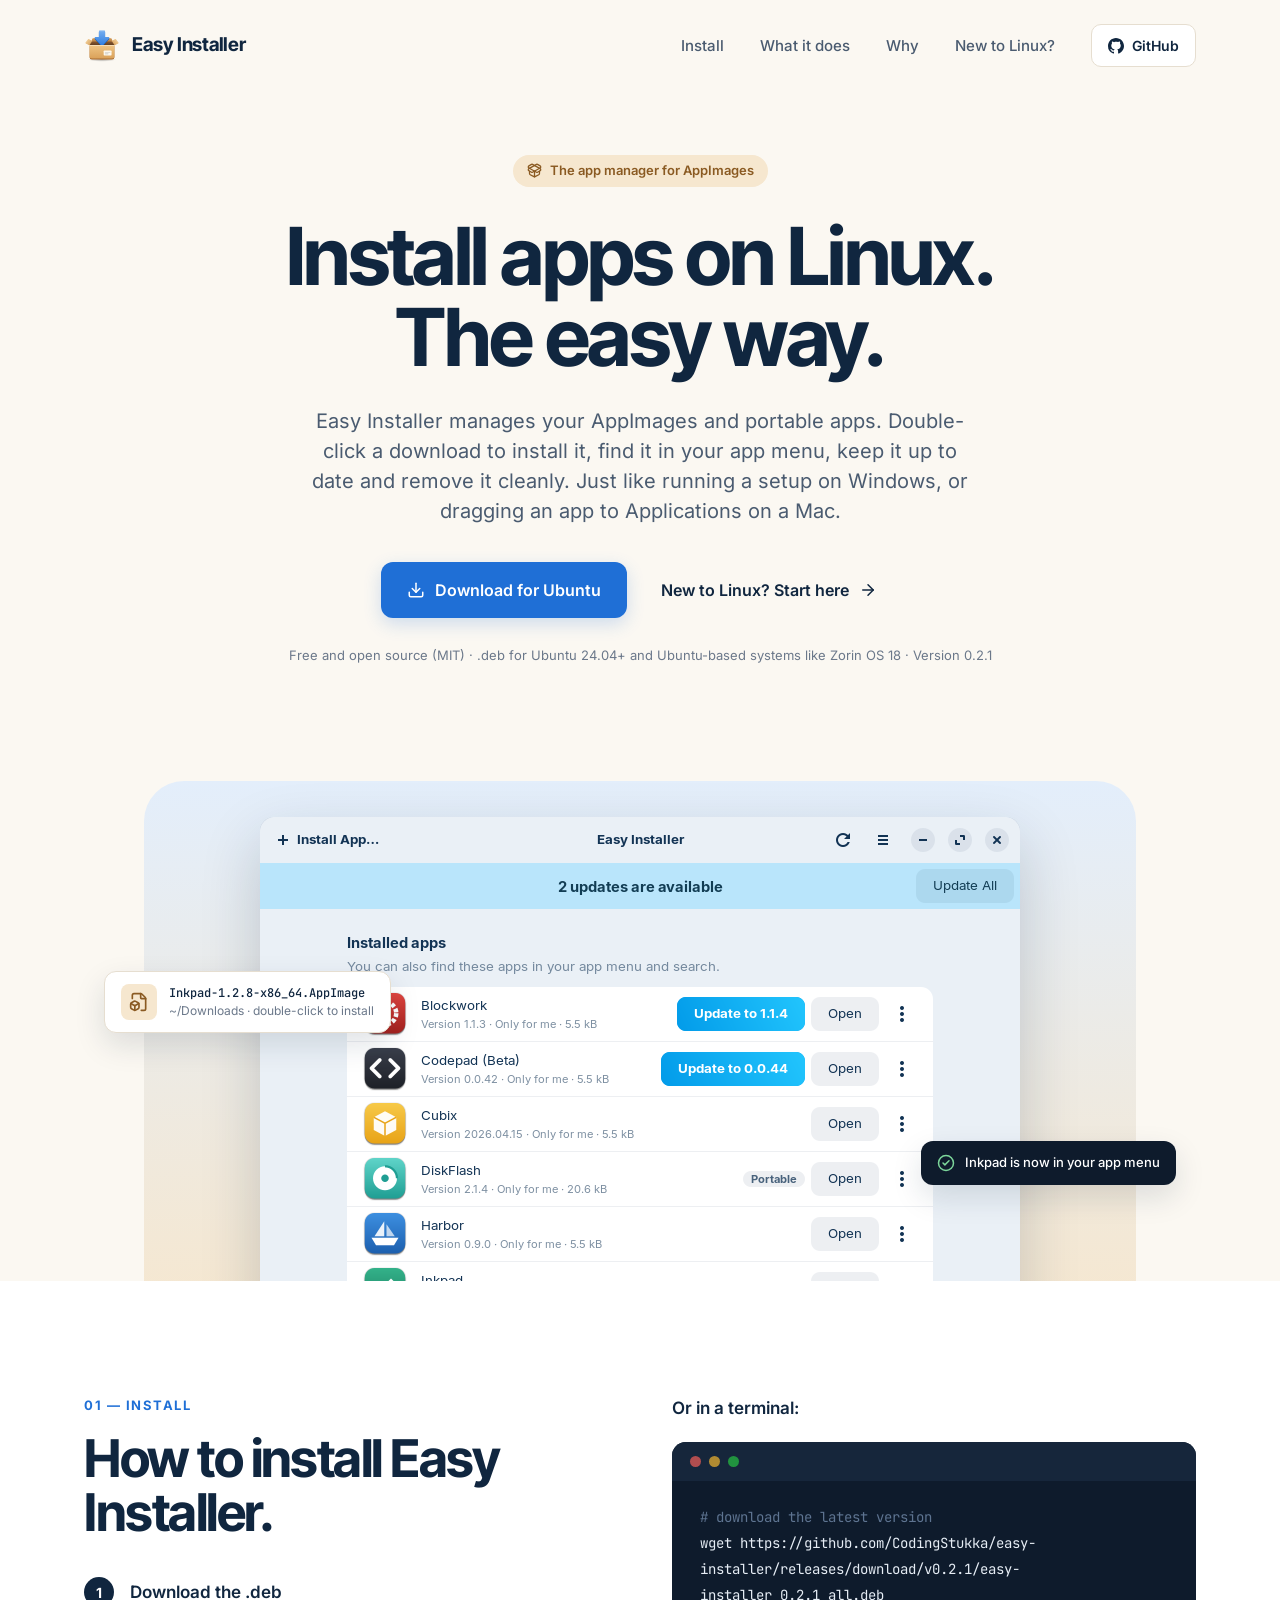
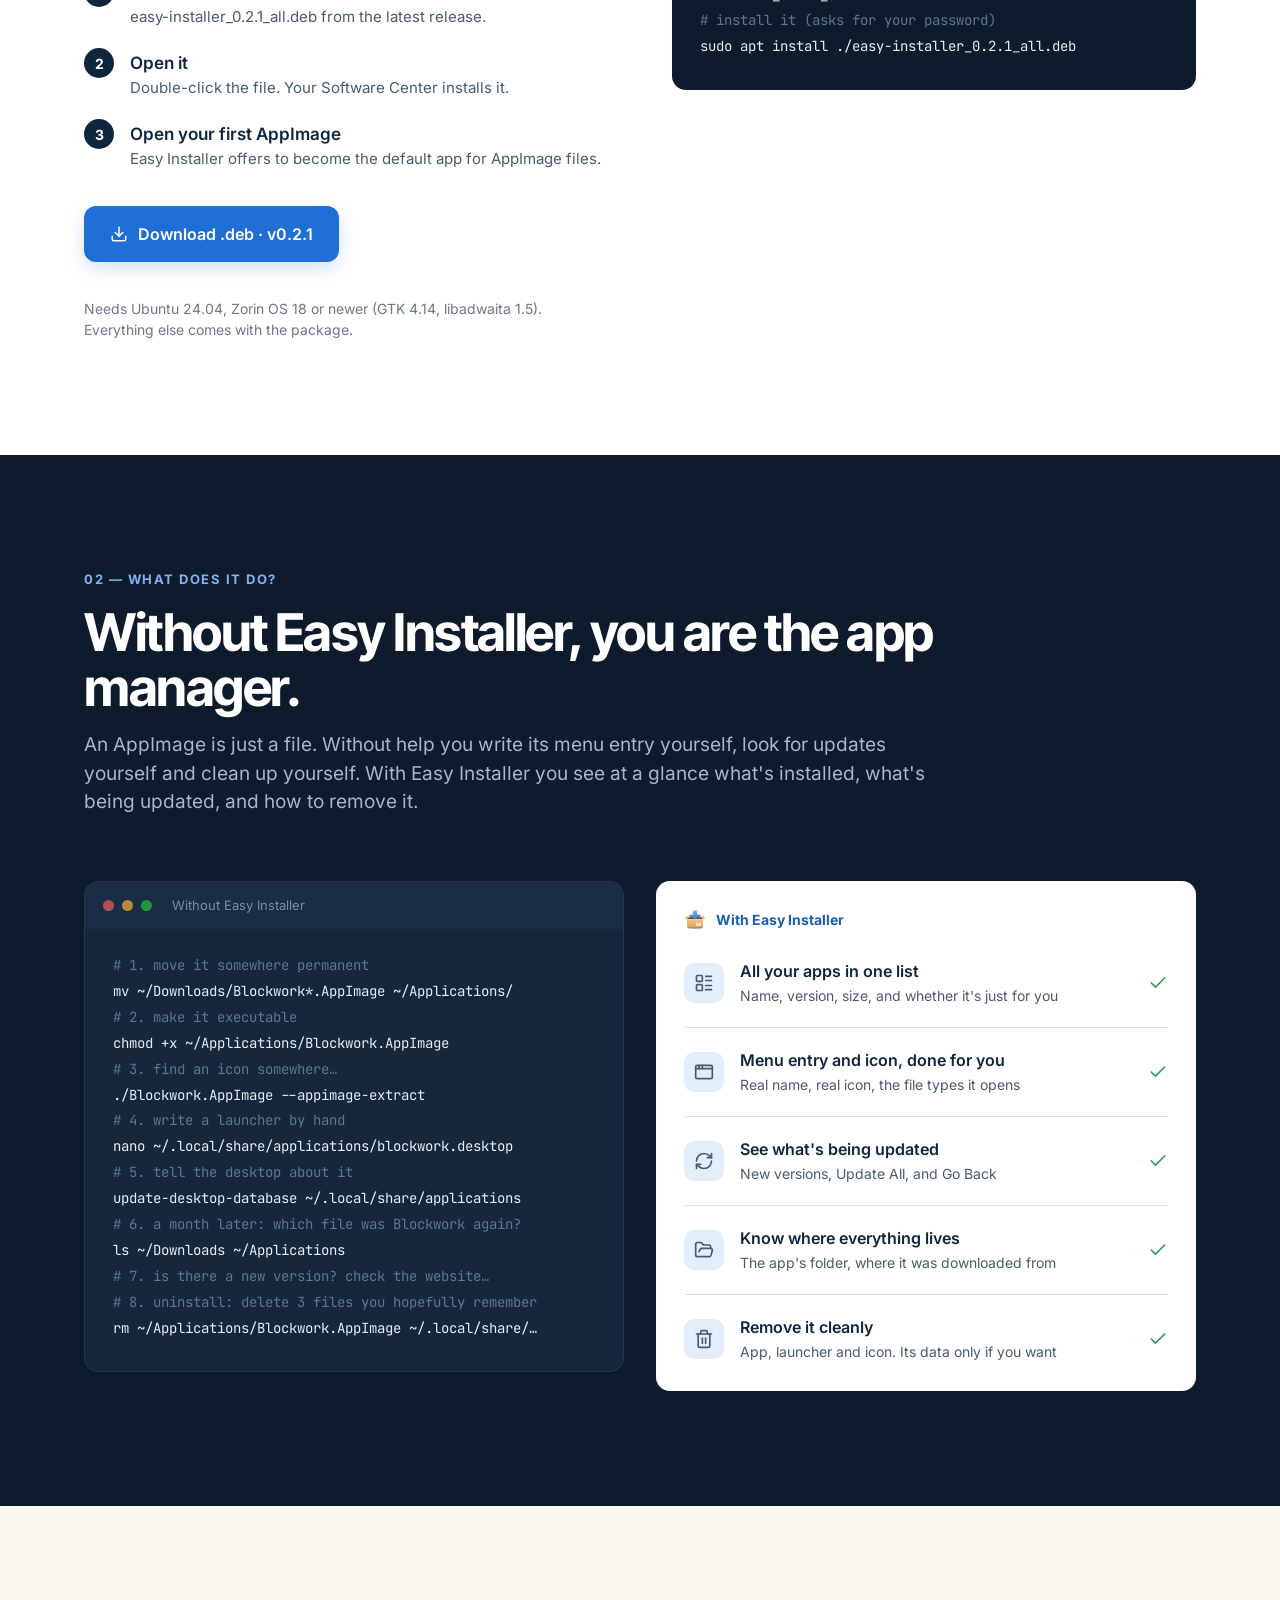
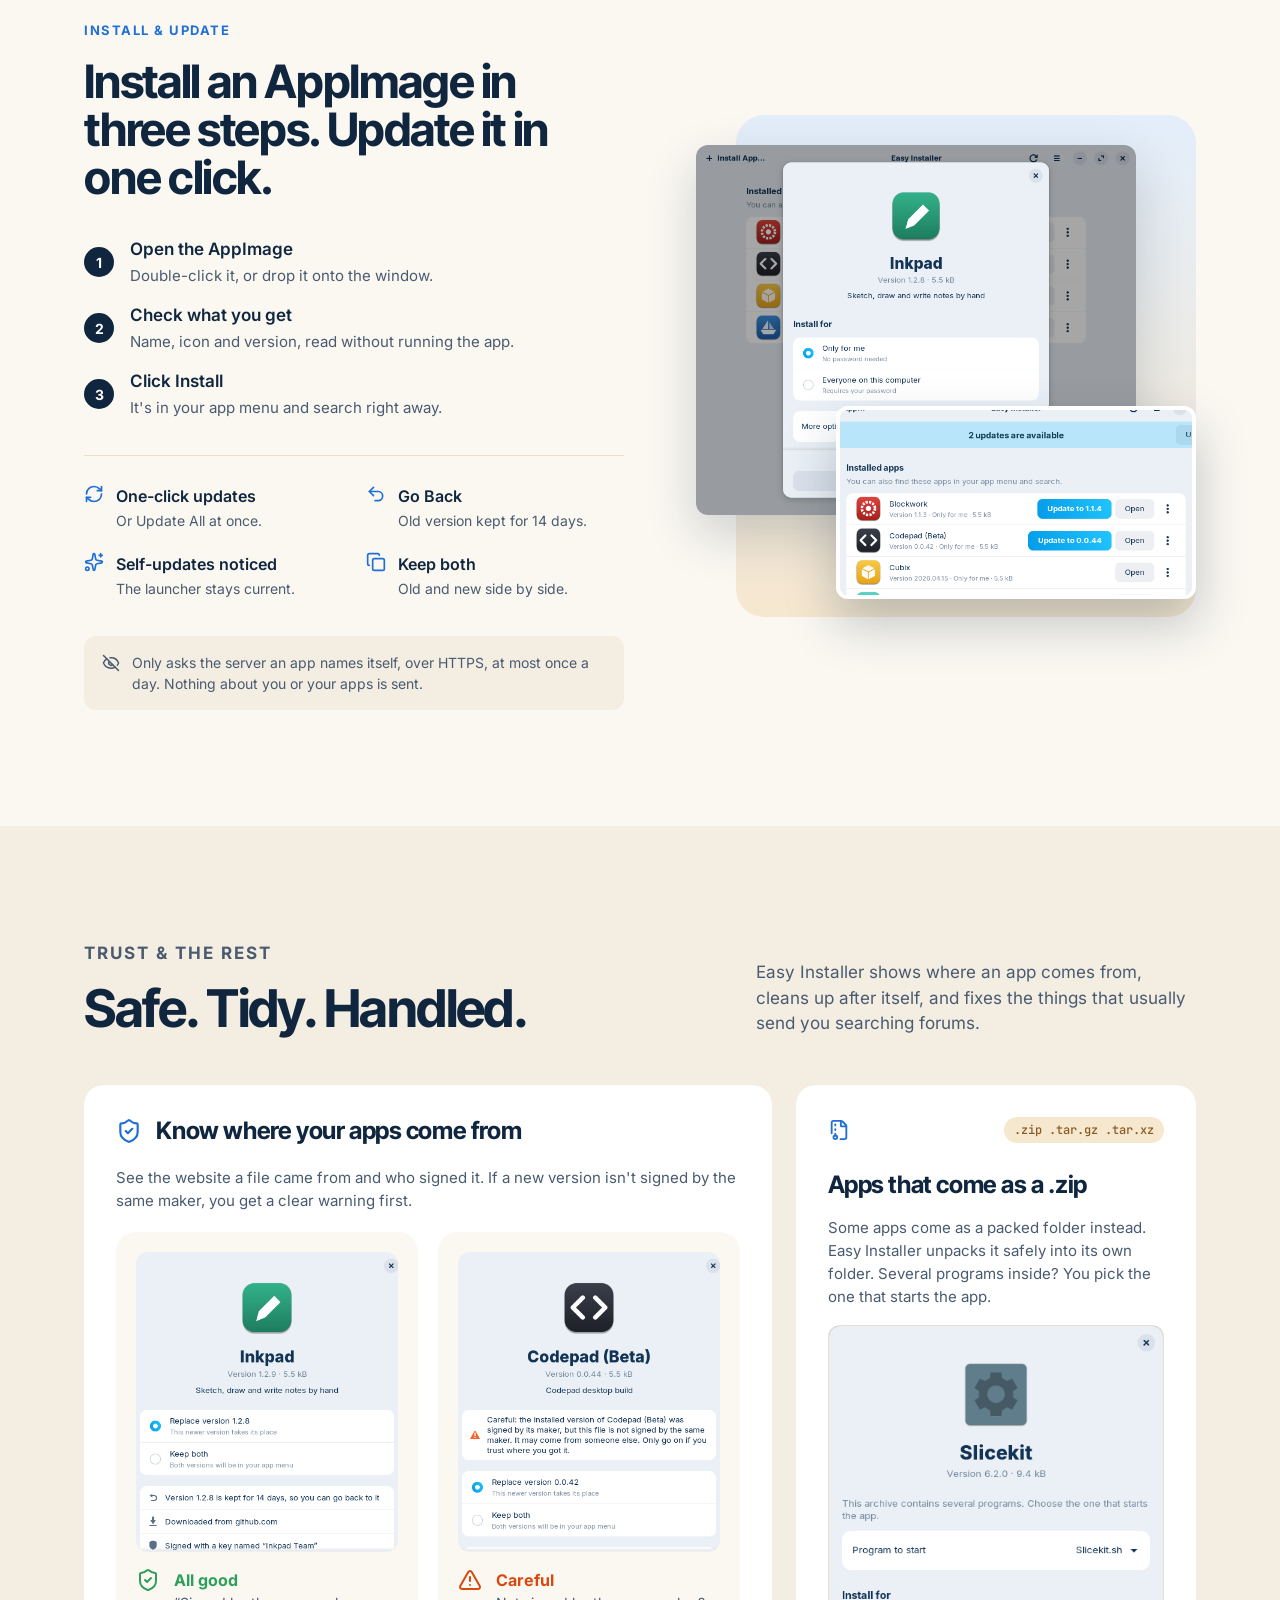
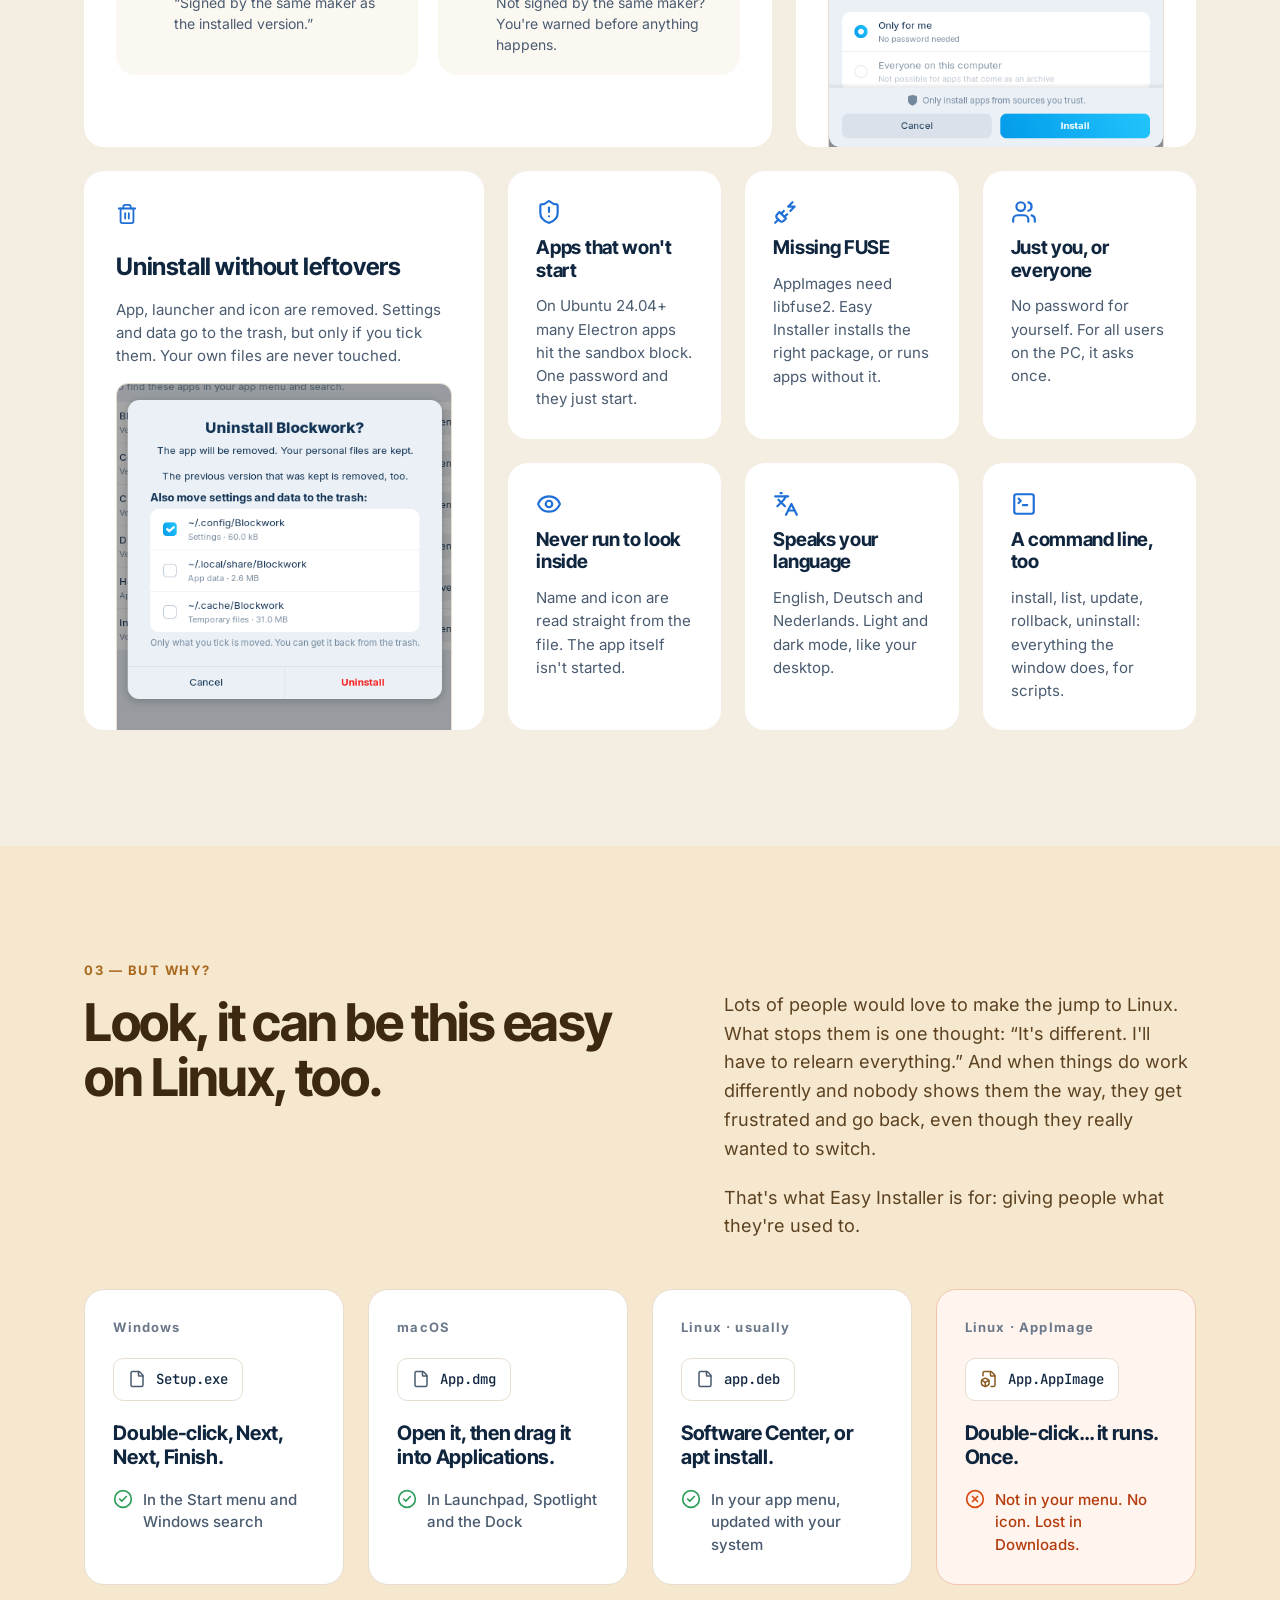
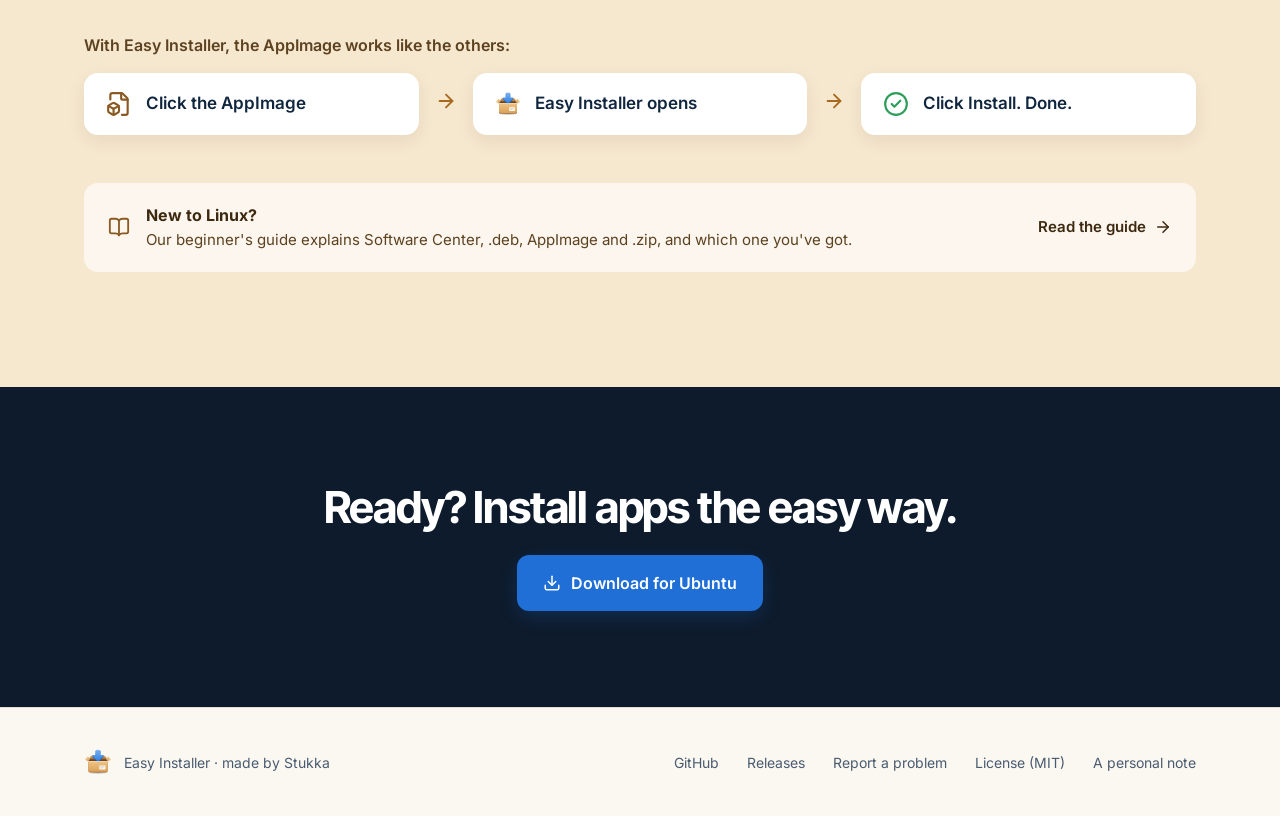
==== site/index.html @ 068a3ff8 "Easy Installer 0.2.1 and its website Easy Installer is a GNOME app (Python, GTK 4, libadwaita) that " ====
<!doctype html>
<html lang="en">
<head>
  <meta charset="utf-8">
  <meta name="viewport" content="width=device-width, initial-scale=1">
  <title>Easy Installer – Install AppImages and apps on Linux, the easy way</title>
  <meta name="description" content="Easy Installer is the app manager for AppImages on Linux: double-click a download to install it, find it in your app menu, update it in one click and remove it cleanly. Free and open source.">
  <link rel="canonical" href="https://codingstukka.github.io/easy-installer/">
  <meta name="theme-color" content="#fbf8f2">
  <link rel="icon" href="assets/img/icon.svg" type="image/svg+xml">
  <link rel="icon" href="assets/img/icon-32.png" sizes="32x32" type="image/png">
  <link rel="apple-touch-icon" href="assets/img/icon-180.png">
  <meta property="og:type" content="website">
  <meta property="og:site_name" content="Easy Installer">
  <meta property="og:title" content="Install apps on Linux. The easy way.">
  <meta property="og:description" content="The app manager for AppImages: install, update and remove them like on Windows or Mac.">
  <meta property="og:url" content="https://codingstukka.github.io/easy-installer/">
  <meta property="og:image" content="https://codingstukka.github.io/easy-installer/assets/img/og-image.png">
  <meta property="og:image:width" content="1200">
  <meta property="og:image:height" content="630">
  <meta name="twitter:card" content="summary_large_image">
  <link rel="preload" href="assets/fonts/inter.woff2" as="font" type="font/woff2" crossorigin>
  <link rel="preload" href="assets/fonts/inter-tight.woff2" as="font" type="font/woff2" crossorigin>
  <link rel="stylesheet" href="assets/style.css">
  <script type="application/ld+json">
  {
    "@context": "https://schema.org",
    "@type": "SoftwareApplication",
    "name": "Easy Installer",
    "description": "The app manager for AppImages on Linux: install, update and remove AppImages and portable apps with one click.",
    "applicationCategory": "UtilitiesApplication",
    "operatingSystem": "Linux (Ubuntu 24.04 or newer, Zorin OS 18)",
    "softwareVersion": "0.2.1",
    "license": "https://opensource.org/license/mit",
    "url": "https://codingstukka.github.io/easy-installer/",
    "downloadUrl": "https://github.com/CodingStukka/easy-installer/releases/download/v0.2.1/easy-installer_0.2.1_all.deb",
    "image": "https://codingstukka.github.io/easy-installer/assets/img/app-window.webp",
    "author": { "@type": "Person", "name": "Stukka" },
    "offers": { "@type": "Offer", "price": "0", "priceCurrency": "EUR" }
  }
  </script>
</head>
<body>
  <a class="skip-link" href="#main">Skip to content</a>

  <header class="nav">
    <div class="wrap">
      <a class="brand" href="./"><img src="assets/img/icon.svg" alt="" width="36" height="36"><span>Easy Installer</span></a>
      <nav aria-label="Main">
        <ul class="nav-links">
          <li><a href="#install">Install</a></li>
          <li><a href="#what-it-does">What it does</a></li>
          <li><a href="#why">Why</a></li>
          <li><a href="new-to-linux/">New to Linux?</a></li>
          <li><a class="gh" href="https://github.com/CodingStukka/easy-installer"><svg aria-hidden="true"><use href="assets/icons.svg#github"/></svg>GitHub</a></li>
        </ul>
      </nav>
    </div>
  </header>

  <main id="main">
    <section class="hero" aria-labelledby="hero-title">
      <div class="wrap">
        <div class="hero-copy">
          <p class="eyebrow"><svg aria-hidden="true"><use href="assets/icons.svg#package-open"/></svg>The app manager for AppImages</p>
          <h1 id="hero-title"><span>Install apps on Linux.</span> <span>The easy way.</span></h1>
          <p class="lead">Easy Installer manages your AppImages and portable apps. Double-click a download to install it, find it in your app menu, keep it up to date and remove it cleanly. Just like running a setup on Windows, or dragging an app to Applications on a Mac.</p>
          <div class="ctas">
            <a class="btn btn--primary" href="https://github.com/CodingStukka/easy-installer/releases/download/v0.2.1/easy-installer_0.2.1_all.deb"><svg aria-hidden="true"><use href="assets/icons.svg#download"/></svg>Download for Ubuntu</a>
            <a class="btn btn--ghost" href="new-to-linux/">New to Linux? Start here<svg aria-hidden="true"><use href="assets/icons.svg#arrow-right"/></svg></a>
          </div>
          <p class="meta">Free and open source (MIT) · .deb for Ubuntu 24.04+ and Ubuntu-based systems like Zorin OS 18 · Version 0.2.1</p>
        </div>
        <div class="stage">
          <img class="window" src="assets/img/app-window.webp" width="760" height="640" alt="The Easy Installer window lists installed apps with their versions. Two apps show an Update button, and a banner says that 2 updates are available.">
          <div class="chip chip--file" aria-hidden="true">
            <span class="file-icon"><svg><use href="assets/icons.svg#file-box"/></svg></span>
            <span><strong>Inkpad-1.2.8-x86_64.AppImage</strong><small>~/Downloads · double-click to install</small></span>
          </div>
          <div class="chip chip--done" aria-hidden="true"><svg><use href="assets/icons.svg#circle-check"/></svg>Inkpad is now in your app menu</div>
        </div>
      </div>
    </section>

    <section class="section section--surface" id="install" aria-labelledby="install-title">
      <div class="wrap install-grid">
        <div class="install-steps">
          <div class="section-head">
            <p class="kicker">01 — Install</p>
            <h2 class="h2" id="install-title">How to install Easy Installer.</h2>
          </div>
          <ol class="steps">
            <li><span class="num">1</span><div><strong>Download the .deb</strong><p>easy-installer_0.2.1_all.deb from the latest release.</p></div></li>
            <li><span class="num">2</span><div><strong>Open it</strong><p>Double-click the file. Your Software Center installs it.</p></div></li>
            <li><span class="num">3</span><div><strong>Open your first AppImage</strong><p>Easy Installer offers to become the default app for AppImage files.</p></div></li>
          </ol>
          <div><a class="btn btn--primary" href="https://github.com/CodingStukka/easy-installer/releases/download/v0.2.1/easy-installer_0.2.1_all.deb"><svg aria-hidden="true"><use href="assets/icons.svg#download"/></svg>Download .deb · v0.2.1</a></div>
          <p class="small-note">Needs Ubuntu 24.04, Zorin OS 18 or newer (GTK 4.14, libadwaita 1.5). Everything else comes with the package.</p>
        </div>
        <div class="install-terminal">
          <h3>Or in a terminal:</h3>
          <div class="terminal">
            <div class="terminal-bar" aria-hidden="true"><i></i><i></i><i></i></div>
<pre><code><span class="c"># download the latest version</span>
wget https://github.com/CodingStukka/easy-installer/releases/download/v0.2.1/easy-installer_0.2.1_all.deb
<span class="c"># install it (asks for your password)</span>
sudo apt install ./easy-installer_0.2.1_all.deb</code></pre>
          </div>
        </div>
      </div>
    </section>

    <section class="section section--night" id="what-it-does" aria-labelledby="without-title">
      <div class="wrap">
        <div class="section-head">
          <p class="kicker">02 — What does it do?</p>
          <h2 class="h2" id="without-title">Without Easy Installer, you are the app manager.</h2>
          <p class="lead">An AppImage is just a file. Without help you write its menu entry yourself, look for updates yourself and clean up yourself. With Easy Installer you see at a glance what's installed, what's being updated, and how to remove it.</p>
        </div>
        <div class="compare">
          <div class="terminal">
            <div class="terminal-bar"><i></i><i></i><i></i><span>Without Easy Installer</span></div>
<pre><code><span class="c"># 1. move it somewhere permanent</span>
mv ~/Downloads/Blockwork*.AppImage ~/Applications/
<span class="c"># 2. make it executable</span>
chmod +x ~/Applications/Blockwork.AppImage
<span class="c"># 3. find an icon somewhere…</span>
./Blockwork.AppImage --appimage-extract
<span class="c"># 4. write a launcher by hand</span>
nano ~/.local/share/applications/blockwork.desktop
<span class="c"># 5. tell the desktop about it</span>
update-desktop-database ~/.local/share/applications
<span class="c"># 6. a month later: which file was Blockwork again?</span>
ls ~/Downloads ~/Applications
<span class="c"># 7. is there a new version? check the website…</span>
<span class="c"># 8. uninstall: delete 3 files you hopefully remember</span>
rm ~/Applications/Blockwork.AppImage ~/.local/share/…</code></pre>
          </div>
          <div class="with-card">
            <h3><img src="assets/img/icon.svg" alt="" width="22" height="22">With Easy Installer</h3>
            <ul class="with-list">
              <li><span class="icon-tile"><svg aria-hidden="true"><use href="assets/icons.svg#layout-list"/></svg></span><div><strong>All your apps in one list</strong><span>Name, version, size, and whether it's just for you</span></div><svg class="ok" aria-hidden="true"><use href="assets/icons.svg#check"/></svg></li>
              <li><span class="icon-tile"><svg aria-hidden="true"><use href="assets/icons.svg#app-window"/></svg></span><div><strong>Menu entry and icon, done for you</strong><span>Real name, real icon, the file types it opens</span></div><svg class="ok" aria-hidden="true"><use href="assets/icons.svg#check"/></svg></li>
              <li><span class="icon-tile"><svg aria-hidden="true"><use href="assets/icons.svg#refresh-cw"/></svg></span><div><strong>See what's being updated</strong><span>New versions, Update All, and Go Back</span></div><svg class="ok" aria-hidden="true"><use href="assets/icons.svg#check"/></svg></li>
              <li><span class="icon-tile"><svg aria-hidden="true"><use href="assets/icons.svg#folder-open"/></svg></span><div><strong>Know where everything lives</strong><span>The app's folder, where it was downloaded from</span></div><svg class="ok" aria-hidden="true"><use href="assets/icons.svg#check"/></svg></li>
              <li><span class="icon-tile"><svg aria-hidden="true"><use href="assets/icons.svg#trash-2"/></svg></span><div><strong>Remove it cleanly</strong><span>App, launcher and icon. Its data only if you want</span></div><svg class="ok" aria-hidden="true"><use href="assets/icons.svg#check"/></svg></li>
            </ul>
          </div>
        </div>
      </div>
    </section>

    <section class="section" aria-labelledby="update-title">
      <div class="wrap feature-split">
        <div class="stack">
          <div class="section-head">
            <p class="kicker">Install &amp; update</p>
            <h2 class="h2" id="update-title">Install an AppImage in three steps. Update it in one click.</h2>
          </div>
          <ol class="mini-steps">
            <li><span class="num">1</span><div><strong>Open the AppImage</strong><span>Double-click it, or drop it onto the window.</span></div></li>
            <li><span class="num">2</span><div><strong>Check what you get</strong><span>Name, icon and version, read without running the app.</span></div></li>
            <li><span class="num">3</span><div><strong>Click Install</strong><span>It's in your app menu and search right away.</span></div></li>
          </ol>
          <ul class="update-grid">
            <li><svg class="icon" aria-hidden="true"><use href="assets/icons.svg#refresh-cw"/></svg><div><strong>One-click updates</strong><span>Or Update All at once.</span></div></li>
            <li><svg class="icon" aria-hidden="true"><use href="assets/icons.svg#undo-2"/></svg><div><strong>Go Back</strong><span>Old version kept for 14 days.</span></div></li>
            <li><svg class="icon" aria-hidden="true"><use href="assets/icons.svg#sparkles"/></svg><div><strong>Self-updates noticed</strong><span>The launcher stays current.</span></div></li>
            <li><svg class="icon" aria-hidden="true"><use href="assets/icons.svg#copy"/></svg><div><strong>Keep both</strong><span>Old and new side by side.</span></div></li>
          </ul>
          <p class="note-box"><svg aria-hidden="true"><use href="assets/icons.svg#eye-off"/></svg>Only asks the server an app names itself, over HTTPS, at most once a day. Nothing about you or your apps is sent.</p>
        </div>
        <div class="screens">
          <img class="back" src="assets/img/install-dialog.webp" width="760" height="640" loading="lazy" alt="The install dialog for Inkpad shows its icon, version and description, with a choice to install it only for you or for everyone on the computer.">
          <img class="front" src="assets/img/updates-list.webp" width="608" height="320" loading="lazy" alt="The app list with a banner saying 2 updates are available and buttons such as Update to 1.1.4.">
        </div>
      </div>
    </section>

    <section class="section section--alt" aria-labelledby="trust-title">
      <div class="wrap">
        <div class="split-head">
          <div class="section-head">
            <p class="kicker">Trust &amp; the rest</p>
            <h2 class="h2" id="trust-title">Safe. Tidy. Handled.</h2>
          </div>
          <p>Easy Installer shows where an app comes from, cleans up after itself, and fixes the things that usually send you searching forums.</p>
        </div>
        <div class="bento">
          <article class="card">
            <div class="card-title"><svg class="icon" aria-hidden="true"><use href="assets/icons.svg#shield-check"/></svg><h3>Know where your apps come from</h3></div>
            <p>See the website a file came from and who signed it. If a new version isn't signed by the same maker, you get a clear warning first.</p>
            <div class="trust-pair">
              <figure class="good">
                <div class="shot"><img src="assets/img/trust-ok.webp" width="460" height="500" loading="lazy" alt="Install dialog for an update: the older version is kept for 14 days, the file was downloaded from github.com and is signed."></div>
                <figcaption><svg aria-hidden="true"><use href="assets/icons.svg#shield-check"/></svg><div><strong>All good</strong>“Signed by the same maker as the installed version.”</div></figcaption>
              </figure>
              <figure class="warn">
                <div class="shot"><img src="assets/img/trust-warning.webp" width="460" height="500" loading="lazy" alt="Install dialog with a warning: the installed version was signed by its maker, but this file is not signed by the same maker."></div>
                <figcaption><svg aria-hidden="true"><use href="assets/icons.svg#triangle-alert"/></svg><div><strong>Careful</strong>Not signed by the same maker? You're warned before anything happens.</div></figcaption>
              </figure>
            </div>
          </article>
          <article class="card card--shot">
            <div class="card-head"><svg class="icon" aria-hidden="true"><use href="assets/icons.svg#file-archive"/></svg><span class="tag">.zip .tar.gz .tar.xz</span></div>
            <h3>Apps that come as a .zip</h3>
            <p>Some apps come as a packed folder instead. Easy Installer unpacks it safely into its own folder. Several programs inside? You pick the one that starts the app.</p>
            <div class="shot"><img src="assets/img/portable-app.webp" width="460" height="580" loading="lazy" alt="Install dialog for an app from an archive, where you choose the program that starts the app."></div>
          </article>
        </div>
        <div class="bento bento-row-2">
          <article class="card card--shot">
            <div class="card-head"><svg class="icon" aria-hidden="true"><use href="assets/icons.svg#trash"/></svg></div>
            <h3>Uninstall without leftovers</h3>
            <p>App, launcher and icon are removed. Settings and data go to the trash, but only if you tick them. Your own files are never touched.</p>
            <div class="shot"><img src="assets/img/uninstall.webp" width="460" height="460" loading="lazy" alt="Uninstall dialog with checkboxes to also move the app's settings, data and temporary files to the trash."></div>
          </article>
          <div class="small-cards">
            <article class="card"><svg class="icon" aria-hidden="true"><use href="assets/icons.svg#shield-alert"/></svg><h3>Apps that won't start</h3><p>On Ubuntu 24.04+ many Electron apps hit the sandbox block. One password and they just start.</p></article>
            <article class="card"><svg class="icon" aria-hidden="true"><use href="assets/icons.svg#plug-zap"/></svg><h3>Missing FUSE</h3><p>AppImages need libfuse2. Easy Installer installs the right package, or runs apps without it.</p></article>
            <article class="card"><svg class="icon" aria-hidden="true"><use href="assets/icons.svg#users"/></svg><h3>Just you, or everyone</h3><p>No password for yourself. For all users on the PC, it asks once.</p></article>
            <article class="card"><svg class="icon" aria-hidden="true"><use href="assets/icons.svg#eye"/></svg><h3>Never run to look inside</h3><p>Name and icon are read straight from the file. The app itself isn't started.</p></article>
            <article class="card"><svg class="icon" aria-hidden="true"><use href="assets/icons.svg#languages"/></svg><h3>Speaks your language</h3><p>English, Deutsch and Nederlands. Light and dark mode, like your desktop.</p></article>
            <article class="card"><svg class="icon" aria-hidden="true"><use href="assets/icons.svg#square-terminal"/></svg><h3>A command line, too</h3><p>install, list, update, rollback, uninstall: everything the window does, for scripts.</p></article>
          </div>
        </div>
      </div>
    </section>

    <section class="section section--warm" id="why" aria-labelledby="why-title">
      <div class="wrap">
        <div class="habits-top">
          <div>
            <p class="kicker">03 — But why?</p>
            <h2 class="h2" id="why-title">Look, it can be this easy on Linux, too.</h2>
          </div>
          <div class="body">
            <p>Lots of people would love to make the jump to Linux. What stops them is one thought: “It's different. I'll have to relearn everything.” And when things do work differently and nobody shows them the way, they get frustrated and go back, even though they really wanted to switch.</p>
            <p>That's what Easy Installer is for: giving people what they're used to.</p>
          </div>
        </div>
        <ul class="platforms" aria-label="How installing works on each system">
          <li class="platform"><span class="os">Windows</span><span class="file"><svg aria-hidden="true"><use href="assets/icons.svg#file"/></svg>Setup.exe</span><h3>Double-click, Next, Next, Finish.</h3><p class="result"><svg aria-hidden="true"><use href="assets/icons.svg#circle-check"/></svg>In the Start menu and Windows search</p></li>
          <li class="platform"><span class="os">macOS</span><span class="file"><svg aria-hidden="true"><use href="assets/icons.svg#file"/></svg>App.dmg</span><h3>Open it, then drag it into Applications.</h3><p class="result"><svg aria-hidden="true"><use href="assets/icons.svg#circle-check"/></svg>In Launchpad, Spotlight and the Dock</p></li>
          <li class="platform"><span class="os">Linux · usually</span><span class="file"><svg aria-hidden="true"><use href="assets/icons.svg#file"/></svg>app.deb</span><h3>Software Center, or apt install.</h3><p class="result"><svg aria-hidden="true"><use href="assets/icons.svg#circle-check"/></svg>In your app menu, updated with your system</p></li>
          <li class="platform platform--bad"><span class="os">Linux · AppImage</span><span class="file"><svg aria-hidden="true"><use href="assets/icons.svg#file-box"/></svg>App.AppImage</span><h3>Double-click… it runs. Once.</h3><p class="result"><svg aria-hidden="true"><use href="assets/icons.svg#circle-x"/></svg>Not in your menu. No icon. Lost in Downloads.</p></li>
        </ul>
        <p class="flow-label">With Easy Installer, the AppImage works like the others:</p>
        <ol class="flow">
          <li class="step"><svg aria-hidden="true"><use href="assets/icons.svg#file-box"/></svg>Click the AppImage</li>
          <li class="arrow" aria-hidden="true"><svg><use href="assets/icons.svg#arrow-right"/></svg></li>
          <li class="step"><img src="assets/img/icon.svg" alt="" width="26" height="26">Easy Installer opens</li>
          <li class="arrow" aria-hidden="true"><svg><use href="assets/icons.svg#arrow-right"/></svg></li>
          <li class="step"><svg aria-hidden="true"><use href="assets/icons.svg#circle-check"/></svg>Click Install. Done.</li>
        </ol>
        <a class="teaser" href="new-to-linux/">
          <svg aria-hidden="true"><use href="assets/icons.svg#book-open"/></svg>
          <div><strong>New to Linux?</strong><span>Our beginner's guide explains Software Center, .deb, AppImage and .zip, and which one you've got.</span></div>
          <em>Read the guide<svg aria-hidden="true"><use href="assets/icons.svg#arrow-right"/></svg></em>
        </a>
      </div>
    </section>

    <section class="section--night cta" aria-labelledby="cta-title">
      <div class="wrap">
        <h2 id="cta-title">Ready? Install apps the easy way.</h2>
        <a class="btn btn--primary" href="https://github.com/CodingStukka/easy-installer/releases/download/v0.2.1/easy-installer_0.2.1_all.deb"><svg aria-hidden="true"><use href="assets/icons.svg#download"/></svg>Download for Ubuntu</a>
      </div>
    </section>
  </main>

  <footer class="footer">
    <div class="wrap">
      <a class="brand" href="./"><img src="assets/img/icon.svg" alt="" width="28" height="28"><span>Easy Installer · made by Stukka</span></a>
      <ul>
        <li><a href="https://github.com/CodingStukka/easy-installer">GitHub</a></li>
        <li><a href="https://github.com/CodingStukka/easy-installer/releases">Releases</a></li>
        <li><a href="https://github.com/CodingStukka/easy-installer/issues">Report a problem</a></li>
        <li><a href="https://github.com/CodingStukka/easy-installer/blob/main/LICENSE">License (MIT)</a></li>
        <li><a href="personal-note/">A personal note</a></li>
      </ul>
    </div>
  </footer>
</body>
</html>
---- site/assets/style.css ----
/* Easy Installer website. Design source: the Pencil file (landing page, guide, personal note). */

@font-face {
  font-family: "Inter";
  font-style: normal;
  font-weight: 400 700;
  font-display: swap;
  src: url("fonts/inter.woff2") format("woff2");
}
@font-face {
  font-family: "Inter Tight";
  font-style: normal;
  font-weight: 600 700;
  font-display: swap;
  src: url("fonts/inter-tight.woff2") format("woff2");
}
@font-face {
  font-family: "JetBrains Mono";
  font-style: normal;
  font-weight: 400 600;
  font-display: swap;
  src: url("fonts/jetbrains-mono.woff2") format("woff2");
}

:root {
  --bg: #fbf8f2;
  --bg-alt: #f3ede2;
  --surface: #ffffff;
  --ink: #10263f;
  --ink-2: #4a5b70;
  --ink-3: #6b788a;
  --line: #e6ded0;
  --accent: #1f6fd6;
  --accent-dark: #1a5fb4;
  --accent-soft: #e3eefb;
  --box-soft: #f6e7cf;
  --brown: #3d2810;
  --brown-2: #5c4220;
  --brown-3: #8a5a22;
  --gold: #a8691f;
  --night: #0e1b2c;
  --night-2: #16263b;
  --good: #2e9e5b;
  --bad: #c2410c;
  --font-head: "Inter Tight", "Inter", system-ui, sans-serif;
  --font-body: "Inter", system-ui, sans-serif;
  --font-mono: "JetBrains Mono", ui-monospace, monospace;
  --pad-x: clamp(20px, 6.6vw, 96px);
  --pad-y: clamp(72px, 9vw, 120px);
  --max: 1248px;
}

*, *::before, *::after { box-sizing: border-box; }
html { scroll-behavior: smooth; -webkit-text-size-adjust: 100%; }
body {
  margin: 0;
  background: var(--bg);
  color: var(--ink);
  font-family: var(--font-body);
  font-size: 16px;
  line-height: 1.5;
  -webkit-font-smoothing: antialiased;
}
img { display: block; max-width: 100%; height: auto; }
a { color: inherit; }
h1, h2, h3, p { margin: 0; }
code, pre { font-family: var(--font-mono); }
:focus-visible { outline: 3px solid var(--accent); outline-offset: 3px; border-radius: 6px; }

.skip-link {
  position: absolute; left: 12px; top: -60px; z-index: 10;
  padding: 10px 14px; border-radius: 10px; background: var(--ink); color: #fff;
}
.skip-link:focus { top: 12px; }

.wrap { width: 100%; max-width: calc(var(--max) + 2 * var(--pad-x)); margin: 0 auto; padding: 0 var(--pad-x); }
.section { padding: var(--pad-y) 0; }
.section--surface { background: var(--surface); }
.section--alt { background: var(--bg-alt); }
.section--warm { background: var(--box-soft); }
.section--night { background: var(--night); color: #fff; }

.kicker {
  font-size: 13px; font-weight: 700; letter-spacing: 0.115em; text-transform: uppercase;
  color: var(--accent);
}
.section--night .kicker { color: #7fb3f5; }
.section--warm .kicker { color: var(--gold); }
.h2 {
  font-family: var(--font-head); font-weight: 700;
  font-size: clamp(34px, 4.4vw, 52px); line-height: 1.05; letter-spacing: -0.03em;
}
.lead { font-size: clamp(17px, 1.5vw, 19px); line-height: 1.5; color: var(--ink-2); }
.section--night .lead { color: #a9b6c7; }
.section-head { display: grid; gap: 16px; max-width: 860px; }

.btn {
  display: inline-flex; align-items: center; gap: 10px;
  padding: 16px 26px; border-radius: 12px;
  font-weight: 600; font-size: 16px; text-decoration: none;
  transition: background-color .15s, transform .15s;
}
.btn svg { width: 18px; height: 18px; flex: none; }
.btn--primary { background: var(--accent); color: #fff; box-shadow: 0 6px 18px rgb(31 111 214 / 20%); }
.btn--primary:hover { background: var(--accent-dark); }
.btn--ghost { color: var(--ink); padding-inline: 22px; }
.btn--ghost:hover { background: rgb(16 38 63 / 6%); }

.icon { width: 22px; height: 22px; flex: none; color: var(--accent); }

/* --- Navigation ---------------------------------------------------------------------- */
.nav { padding: 24px 0; }
.nav .wrap { display: flex; align-items: center; justify-content: space-between; gap: 24px; }
.brand { display: inline-flex; align-items: center; gap: 12px; text-decoration: none; }
.brand img { width: 36px; height: 36px; }
.brand span { font-family: var(--font-head); font-weight: 700; font-size: 19px; letter-spacing: -0.015em; }
.nav-links { display: flex; align-items: center; gap: 36px; list-style: none; margin: 0; padding: 0; }
.nav-links a { text-decoration: none; font-size: 15px; font-weight: 500; color: var(--ink-2); }
.nav-links a:hover { color: var(--ink); }
.nav-links .gh {
  display: inline-flex; align-items: center; gap: 8px; padding: 10px 16px; border-radius: 10px;
  border: 1px solid var(--line); background: var(--surface); color: var(--ink); font-weight: 600; font-size: 14px;
}
.nav-links .gh svg { width: 16px; height: 16px; }

/* --- Hero ---------------------------------------------------------------------------- */
.hero { padding-top: clamp(40px, 5vw, 72px); text-align: center; overflow: hidden; }
.hero-copy { display: grid; justify-items: center; gap: 28px; max-width: 1120px; margin: 0 auto; }
.eyebrow {
  display: inline-flex; align-items: center; gap: 8px; padding: 6px 14px; border-radius: 999px;
  background: var(--box-soft); color: var(--brown-3); font-size: 13px; font-weight: 600;
}
.eyebrow svg { width: 15px; height: 15px; }
.hero h1 {
  font-family: var(--font-head); font-weight: 700;
  font-size: clamp(44px, 6.6vw, 80px); line-height: 1.02; letter-spacing: -0.032em;
}
.hero h1 span { display: block; }
.hero .lead { max-width: 680px; font-size: clamp(17px, 1.6vw, 20px); }
.ctas { display: flex; flex-wrap: wrap; justify-content: center; gap: 12px; padding-top: 8px; }
.meta { font-size: 13px; color: var(--ink-3); }
.stage { position: relative; max-width: 1120px; margin: 56px auto 0; height: clamp(360px, 46vw, 560px); }
.stage::before {
  content: ""; position: absolute; inset: 60px 60px -40px; border-radius: 40px 40px 0 0;
  background: linear-gradient(180deg, var(--accent-soft), var(--box-soft));
}
.stage .window {
  position: absolute; left: 50%; top: 96px; width: min(760px, 86%); transform: translateX(-50%);
  border-radius: 14px; box-shadow: 0 24px 60px rgb(16 38 63 / 20%);
}
.chip {
  position: absolute; display: flex; align-items: center; gap: 12px; padding: 12px 16px; border-radius: 12px;
  text-align: left; font-size: 12px; box-shadow: 0 12px 30px rgb(16 38 63 / 13%);
}
.chip--file { left: 20px; top: 250px; background: var(--surface); border: 1px solid var(--line); }
.chip--file .file-icon {
  display: grid; place-items: center; width: 36px; height: 36px; border-radius: 8px;
  background: var(--box-soft); color: var(--brown-3);
}
.chip--file .file-icon svg { width: 20px; height: 20px; }
.chip--file strong { display: block; font-family: var(--font-mono); font-weight: 500; }
.chip--file small { font-size: 12px; color: var(--ink-3); }
.chip--done { right: 20px; top: 420px; gap: 10px; background: var(--night); color: #fff; font-size: 13px; font-weight: 500; }
.chip--done svg { width: 18px; height: 18px; color: #7cd69b; }

/* --- 01 Install ---------------------------------------------------------------------- */
.install-grid { display: grid; grid-template-columns: 1fr 1fr; gap: 64px; align-items: start; }
.install-steps { display: grid; gap: 36px; }
.steps { display: grid; gap: 20px; list-style: none; margin: 0; padding: 0; }
.steps li { display: grid; grid-template-columns: 30px 1fr; gap: 16px; }
.num {
  display: grid; place-items: center; width: 30px; height: 30px; border-radius: 50%;
  background: var(--ink); color: #fff; font-size: 14px; font-weight: 700;
}
.steps strong { display: block; font-size: 17px; font-weight: 600; padding-top: 3px; }
.steps p { font-size: 15px; color: var(--ink-2); }
.small-note { font-size: 14px; color: var(--ink-3); }
.terminal { border-radius: 14px; overflow: hidden; background: var(--night); color: #e6edf5; }
.terminal-bar { display: flex; align-items: center; gap: 8px; padding: 14px 18px; background: var(--night-2); color: #7a8ca3; font-size: 13px; }
.terminal-bar i { width: 11px; height: 11px; border-radius: 50%; background: #ff6159aa; }
.terminal-bar i:nth-child(2) { background: #ffbd2eaa; }
.terminal-bar i:nth-child(3) { background: #28c941aa; }
.terminal-bar span { margin-left: 12px; }
.terminal pre { margin: 0; padding: 24px 28px 30px; font-size: 14px; line-height: 1.85; white-space: pre-wrap; word-break: break-word; }
.terminal .c { color: #5e7491; }
.install-terminal h3 { font-size: 17px; font-weight: 600; margin-bottom: 20px; }

/* --- 02 Without / with --------------------------------------------------------------- */
.compare { display: grid; grid-template-columns: 1fr 1fr; gap: 32px; align-items: start; margin-top: 64px; }
.section--night .terminal { background: var(--night-2); border: 1px solid #24364d; }
.section--night .terminal .terminal-bar { background: #1b2d45; }
.with-card { background: var(--surface); color: var(--ink); border-radius: 14px; padding: 8px 28px; }
.with-card h3 {
  display: flex; align-items: center; gap: 10px; padding: 20px 0 8px;
  font-size: 14px; font-weight: 700; color: var(--accent-dark);
}
.with-card h3 img { width: 22px; height: 22px; }
.with-list { list-style: none; margin: 0; padding: 0; }
.with-list li { display: grid; grid-template-columns: 40px 1fr 20px; gap: 16px; align-items: center; padding: 20px 0; }
.with-list li + li { border-top: 1px solid var(--line); }
.icon-tile { display: grid; place-items: center; width: 40px; height: 40px; border-radius: 10px; background: var(--accent-soft); color: var(--accent); }
.icon-tile svg { width: 20px; height: 20px; }
.with-list strong { display: block; font-size: 16px; font-weight: 600; }
.with-list span { font-size: 14px; color: var(--ink-2); }
.with-list .ok { width: 20px; height: 20px; color: var(--good); }

/* --- Install & update ---------------------------------------------------------------- */
.feature-split { display: grid; grid-template-columns: 540px 1fr; gap: 72px; align-items: center; }
.feature-split .h2 { font-size: clamp(32px, 3.8vw, 46px); }
.mini-steps { display: grid; gap: 16px; list-style: none; margin: 0; padding: 0; }
.mini-steps li { display: grid; grid-template-columns: 30px 1fr; gap: 16px; align-items: center; }
.mini-steps strong { display: block; font-size: 17px; font-weight: 600; }
.mini-steps div span { font-size: 15px; color: var(--ink-2); }
.update-grid { display: grid; grid-template-columns: 1fr 1fr; gap: 20px 24px; padding-top: 28px; border-top: 1px solid var(--line); list-style: none; margin: 0; padding-left: 0; }
.update-grid li { display: flex; gap: 12px; }
.update-grid .icon { width: 20px; height: 20px; }
.update-grid strong { display: block; font-size: 16px; font-weight: 600; }
.update-grid span { font-size: 14px; color: var(--ink-2); }
.note-box { display: flex; gap: 12px; padding: 16px 18px; border-radius: 12px; background: var(--bg-alt); font-size: 14px; color: var(--ink-2); }
.note-box svg { width: 18px; height: 18px; flex: none; margin-top: 2px; }
.stack { display: grid; gap: 36px; }
.screens { position: relative; aspect-ratio: 636 / 640; }
.screens::before {
  content: ""; position: absolute; left: 8%; top: 0; right: 0; bottom: 0; border-radius: 28px;
  background: linear-gradient(180deg, var(--accent-soft), var(--box-soft));
}
.screens img { position: absolute; border-radius: 12px; }
.screens .back { left: 0; top: 6%; width: 88%; box-shadow: 0 20px 50px rgb(16 38 63 / 19%); }
.screens .front { right: 0; top: 58%; width: 72%; border: 4px solid var(--surface); box-shadow: 0 24px 50px rgb(16 38 63 / 25%); }

/* --- Trust & the rest ---------------------------------------------------------------- */
.split-head { display: flex; justify-content: space-between; align-items: end; gap: 40px; margin-bottom: 48px; }
.split-head p { max-width: 440px; font-size: 17px; line-height: 1.5; color: var(--ink-2); }
.bento { display: grid; grid-template-columns: 1fr 400px; gap: 24px; }
.bento-row-2 { grid-template-columns: 400px 1fr; margin-top: 24px; }
.card { background: var(--surface); border-radius: 20px; padding: 32px; }
.card h3 { font-family: var(--font-head); font-size: 24px; font-weight: 700; letter-spacing: -0.017em; line-height: 1.2; }
.card p { font-size: 15px; line-height: 1.55; color: var(--ink-2); }
.card-head { display: flex; align-items: center; justify-content: space-between; gap: 12px; margin-bottom: 12px; }
.card-title { display: flex; align-items: center; gap: 14px; margin-bottom: 20px; }
.card-title .icon { width: 26px; height: 26px; }
.tag { padding: 4px 10px; border-radius: 999px; background: var(--box-soft); color: var(--brown-3); font-family: var(--font-mono); font-size: 12px; font-weight: 500; }
.card--shot { display: flex; flex-direction: column; gap: 16px; padding-bottom: 0; overflow: hidden; }
.card--shot .shot { flex: 1; min-height: 300px; border: 1px solid var(--line); border-bottom: 0; border-radius: 12px 12px 0 0; overflow: hidden; }
.card--shot .shot img { width: 100%; height: 100%; object-fit: cover; object-position: top; }
.trust-pair { display: grid; grid-template-columns: 1fr 1fr; gap: 20px; margin-top: 20px; }
.trust-pair figure { margin: 0; padding: 20px; border-radius: 20px; background: var(--bg); display: grid; gap: 16px; align-content: start; }
.trust-pair .shot { height: 300px; border-radius: 12px; overflow: hidden; }
.trust-pair .shot img { width: 100%; height: 100%; object-fit: cover; object-position: top; }
.trust-pair figcaption { display: grid; grid-template-columns: 24px 1fr; gap: 14px; font-size: 14px; color: var(--ink-2); }
.trust-pair figcaption strong { display: block; font-size: 16px; }
.trust-pair .good strong, .trust-pair .good svg { color: var(--good); }
.trust-pair .warn strong, .trust-pair .warn svg { color: #d9480f; }
.trust-pair figcaption svg { width: 24px; height: 24px; }
.small-cards { display: grid; grid-template-columns: repeat(3, 1fr); gap: 24px; }
.small-cards .card { padding: 28px; display: grid; gap: 12px; align-content: start; }
.small-cards h3 { font-size: 19px; }
.small-cards .icon { width: 26px; height: 26px; }

/* --- 03 Old habits ------------------------------------------------------------------- */
.habits-top { display: grid; grid-template-columns: 560px 1fr; gap: 80px; align-items: start; }
.habits-top .h2 { color: var(--brown); margin-top: 16px; }
.habits-top .body { display: grid; gap: 20px; padding-top: 30px; font-size: 18px; line-height: 1.6; color: var(--brown-2); }
.platforms { display: grid; grid-template-columns: repeat(4, 1fr); gap: 24px; margin: 48px 0 0; padding: 0; list-style: none; }
.platform { display: grid; gap: 20px; align-content: start; padding: 28px; border-radius: 20px; background: var(--surface); border: 1px solid var(--line); }
.platform--bad { background: #fff4ee; border-color: #f2c5ae; }
.platform .os { font-size: 13px; font-weight: 700; letter-spacing: 0.09em; color: var(--ink-3); }
.platform .file {
  justify-self: start; display: inline-flex; align-items: center; gap: 10px; padding: 10px 14px; border-radius: 10px;
  background: var(--surface); border: 1px solid var(--line); font-family: var(--font-mono); font-size: 14px; font-weight: 500;
}
.platform .file svg { width: 18px; height: 18px; color: var(--ink-2); }
.platform--bad .file svg { color: var(--brown-3); }
.platform h3 { font-family: var(--font-head); font-size: 20px; font-weight: 700; letter-spacing: -0.015em; line-height: 1.2; }
.platform .result { display: grid; grid-template-columns: 20px 1fr; gap: 10px; font-size: 15px; font-weight: 500; color: var(--ink-2); }
.platform .result svg { width: 20px; height: 20px; color: var(--good); }
.platform--bad .result { color: #b23a0b; }
.platform--bad .result svg { color: #d9480f; }
.flow-label { margin: 48px 0 16px; font-size: 16px; font-weight: 600; color: var(--brown-2); }
.flow { display: flex; align-items: center; gap: 16px; list-style: none; margin: 0; padding: 0; }
.flow li.step {
  flex: 1; display: flex; align-items: center; gap: 14px; padding: 18px 22px; border-radius: 14px;
  background: var(--surface); font-size: 17px; font-weight: 600; box-shadow: 0 6px 18px rgb(61 40 16 / 8%);
}
.flow li.step svg, .flow li.step img { width: 26px; height: 26px; flex: none; color: var(--brown-3); }
.flow li.step:last-child svg { color: var(--good); }
.flow li.arrow svg { width: 22px; height: 22px; color: var(--gold); }
.teaser {
  display: flex; align-items: center; gap: 16px; margin-top: 48px; padding: 20px 24px; border-radius: 14px;
  background: rgb(255 255 255 / 65%); color: var(--brown); text-decoration: none;
}
.teaser:hover { background: rgb(255 255 255 / 90%); }
.teaser > svg { width: 22px; height: 22px; flex: none; color: var(--brown-3); }
.teaser div { flex: 1; }
.teaser strong { display: block; font-size: 16px; }
.teaser span { font-size: 15px; color: var(--brown-2); }
.teaser em { display: inline-flex; align-items: center; gap: 8px; font-style: normal; font-weight: 600; font-size: 15px; white-space: nowrap; }
.teaser em svg { width: 18px; height: 18px; }

/* --- CTA + footer -------------------------------------------------------------------- */
.cta { text-align: center; padding: 96px 0; }
.cta .wrap { display: grid; justify-items: center; gap: 24px; }
.cta h2 { font-family: var(--font-head); font-size: clamp(32px, 3.8vw, 44px); font-weight: 700; letter-spacing: -0.027em; line-height: 1.1; }
.footer { padding: 40px 0; border-top: 1px solid var(--line); }
.footer .wrap { display: flex; justify-content: space-between; align-items: center; gap: 24px; flex-wrap: wrap; }
.footer .brand img { width: 28px; height: 28px; }
.footer .brand span { font-family: var(--font-body); font-weight: 400; font-size: 14px; color: var(--ink-2); letter-spacing: 0; }
.footer ul { display: flex; flex-wrap: wrap; gap: 12px 28px; list-style: none; margin: 0; padding: 0; }
.footer a { font-size: 14px; color: var(--ink-2); text-decoration: none; }
.footer a:hover { color: var(--ink); text-decoration: underline; }

/* --- Guide page ---------------------------------------------------------------------- */
.page-head { padding: 96px 0 72px; }
.page-head .wrap { display: grid; gap: 20px; }
.back-link { display: inline-flex; align-items: center; gap: 8px; color: var(--accent); font-size: 14px; font-weight: 600; text-decoration: none; }
.back-link svg { width: 16px; height: 16px; }
.page-head h1 { max-width: 900px; font-family: var(--font-head); font-size: clamp(40px, 5.2vw, 64px); font-weight: 700; letter-spacing: -0.031em; line-height: 1.04; }
.page-head .lead { max-width: 760px; font-size: clamp(17px, 1.6vw, 20px); }
.types { margin: 56px 0 0; padding: 0; list-style: none; border: 1px solid var(--line); border-radius: 16px; overflow: hidden; background: var(--surface); }
.types li { display: grid; grid-template-columns: 260px 24px 1fr 220px; gap: 32px; align-items: center; padding: 24px 28px; }
.types li + li { border-top: 1px solid var(--line); }
.types li.ours { background: #f5f9fe; }
.types .exts { display: flex; flex-wrap: wrap; gap: 8px; }
.types .exts span { padding: 6px 10px; border-radius: 8px; background: var(--bg-alt); color: var(--ink-2); font-size: 13px; font-weight: 600; }
.types .exts code { font-size: 13px; }
.types li.ours .exts span { background: var(--accent-soft); color: var(--accent-dark); }
.types li > svg { width: 24px; height: 24px; color: var(--ink-3); }
.types li.ours > svg { color: var(--accent); }
.types h3 { font-size: 18px; font-weight: 700; }
.types p { font-size: 15px; color: var(--ink-2); }
.types .who { display: grid; justify-items: end; gap: 4px; }
.types .who small { font-size: 11px; font-weight: 700; letter-spacing: 0.09em; color: var(--ink-3); }
.types .who span { display: inline-flex; align-items: center; gap: 6px; padding: 6px 12px; border-radius: 999px; background: var(--bg-alt); color: var(--ink-2); font-size: 13px; font-weight: 600; }
.types li.ours .who span { background: var(--accent); color: #fff; }
.types .who img { width: 16px; height: 16px; }
.versus { margin-top: 56px; padding-top: 56px; border-top: 1px solid var(--line); }
.versus-head { display: grid; grid-template-columns: 520px 1fr; gap: 80px; align-items: end; margin-bottom: 40px; }
.versus-head h2 { font-family: var(--font-head); font-size: clamp(30px, 3.2vw, 38px); font-weight: 700; letter-spacing: -0.026em; line-height: 1.1; margin-bottom: 12px; }
.versus-head p { font-size: 16px; line-height: 1.55; color: var(--ink-2); }
.table-wrap { overflow-x: auto; border: 1px solid var(--line); border-radius: 16px; background: var(--surface); }
table { width: 100%; min-width: 720px; border-collapse: collapse; }
th, td { padding: 16px 20px; text-align: center; font-size: 16px; }
th { background: var(--bg); font-size: 14px; font-weight: 700; }
th:first-child, td:first-child { text-align: left; padding-left: 24px; font-weight: 500; }
tr + tr td, thead + tbody tr:first-child td { border-top: 1px solid var(--line); }
td:last-child { background: var(--accent-soft); }
th:last-child { background: var(--accent); color: #fff; }
td.yes, td.no, td.some { font-size: 20px; font-weight: 700; }
.yes { color: var(--good); } .no { color: var(--bad); } .some { color: var(--ink-3); }
.visually-hidden { position: absolute; width: 1px; height: 1px; overflow: hidden; clip-path: inset(50%); white-space: nowrap; }
.footnote { display: flex; align-items: center; gap: 10px; margin-top: 40px; font-size: 14px; color: var(--ink-3); }
.footnote svg { width: 16px; height: 16px; flex: none; }
.faq { display: grid; grid-template-columns: 1fr 1fr; gap: 0 64px; margin-top: 56px; }
.faq div { padding: 32px 0; border-top: 1px solid var(--line); }
.faq h3 { font-size: 20px; font-weight: 700; letter-spacing: -0.01em; margin-bottom: 10px; }
.faq p { font-size: 16px; line-height: 1.6; color: var(--ink-2); }
.faq code { font-size: 14px; }

/* --- Personal note ------------------------------------------------------------------- */
.note-grid { display: grid; grid-template-columns: 480px 1fr; gap: 96px; }
.note-grid h1 { font-family: var(--font-head); font-size: clamp(40px, 4.6vw, 56px); font-weight: 700; letter-spacing: -0.032em; line-height: 1.05; margin: 20px 0 24px; }
.note-grid .hook { font-family: var(--font-head); font-size: 24px; font-weight: 600; letter-spacing: -0.017em; line-height: 1.3; color: #f0c27f; }
.note-grid .kicker { color: #f0c27f; }
.note-body { display: grid; gap: 24px; padding-top: 44px; font-size: 19px; line-height: 1.65; color: #c3ced9; }
.signature { display: flex; align-items: center; gap: 12px; color: #fff; font-weight: 600; font-size: 18px; }
.signature img { width: 32px; height: 32px; }

/* --- Responsive ---------------------------------------------------------------------- */
@media (max-width: 1180px) {
  .feature-split, .habits-top, .note-grid, .versus-head { grid-template-columns: 1fr; gap: 48px; }
  .bento, .bento-row-2 { grid-template-columns: 1fr; }
  .platforms { grid-template-columns: repeat(2, 1fr); }
  .types li { grid-template-columns: 1fr; gap: 12px; }
  .types li > svg { display: none; }
  .types .who { justify-items: start; }
  .habits-top .body, .note-body { padding-top: 0; }
  .screens { max-width: 640px; }
}
@media (max-width: 860px) {
  .nav-links li:not(:last-child) { display: none; }
  .install-grid, .compare, .trust-pair, .faq { grid-template-columns: 1fr; }
  .small-cards { grid-template-columns: 1fr 1fr; }
  .split-head { flex-direction: column; align-items: start; }
  .flow { flex-direction: column; align-items: stretch; }
  .flow li.arrow { align-self: center; transform: rotate(90deg); }
  .stage .chip { display: none; }
  .stage .window { top: 40px; width: 94%; }
  .stage::before { inset: 20px 0 -40px; }
  .update-grid { grid-template-columns: 1fr; }
  .terminal pre { padding: 20px; font-size: 12.5px; }
}
@media (max-width: 560px) {
  .platforms, .small-cards { grid-template-columns: 1fr; }
  .stage { height: auto; aspect-ratio: 760 / 600; }
  .teaser { flex-wrap: wrap; }
  .with-card { padding: 4px 20px; }
  .card { padding: 24px; }
}
@media (prefers-reduced-motion: reduce) {
  html { scroll-behavior: auto; }
  .btn { transition: none; }
}
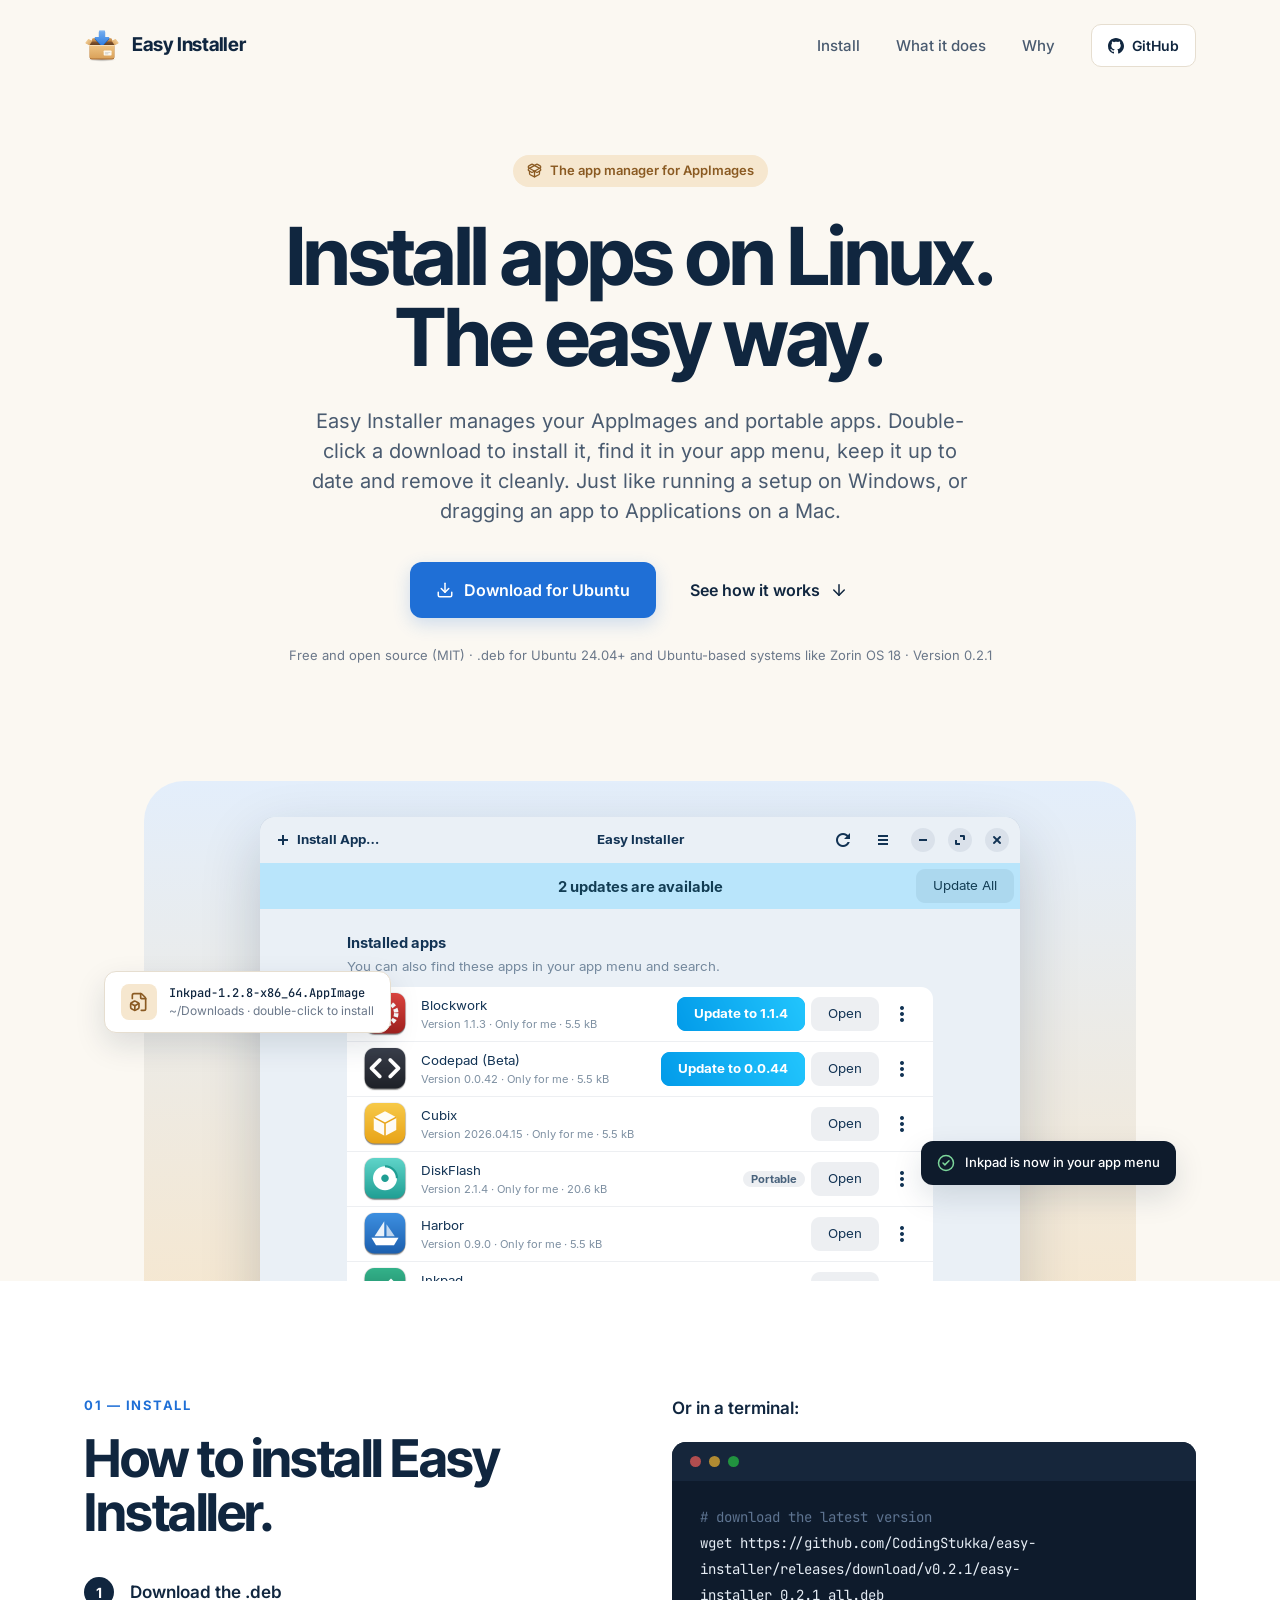
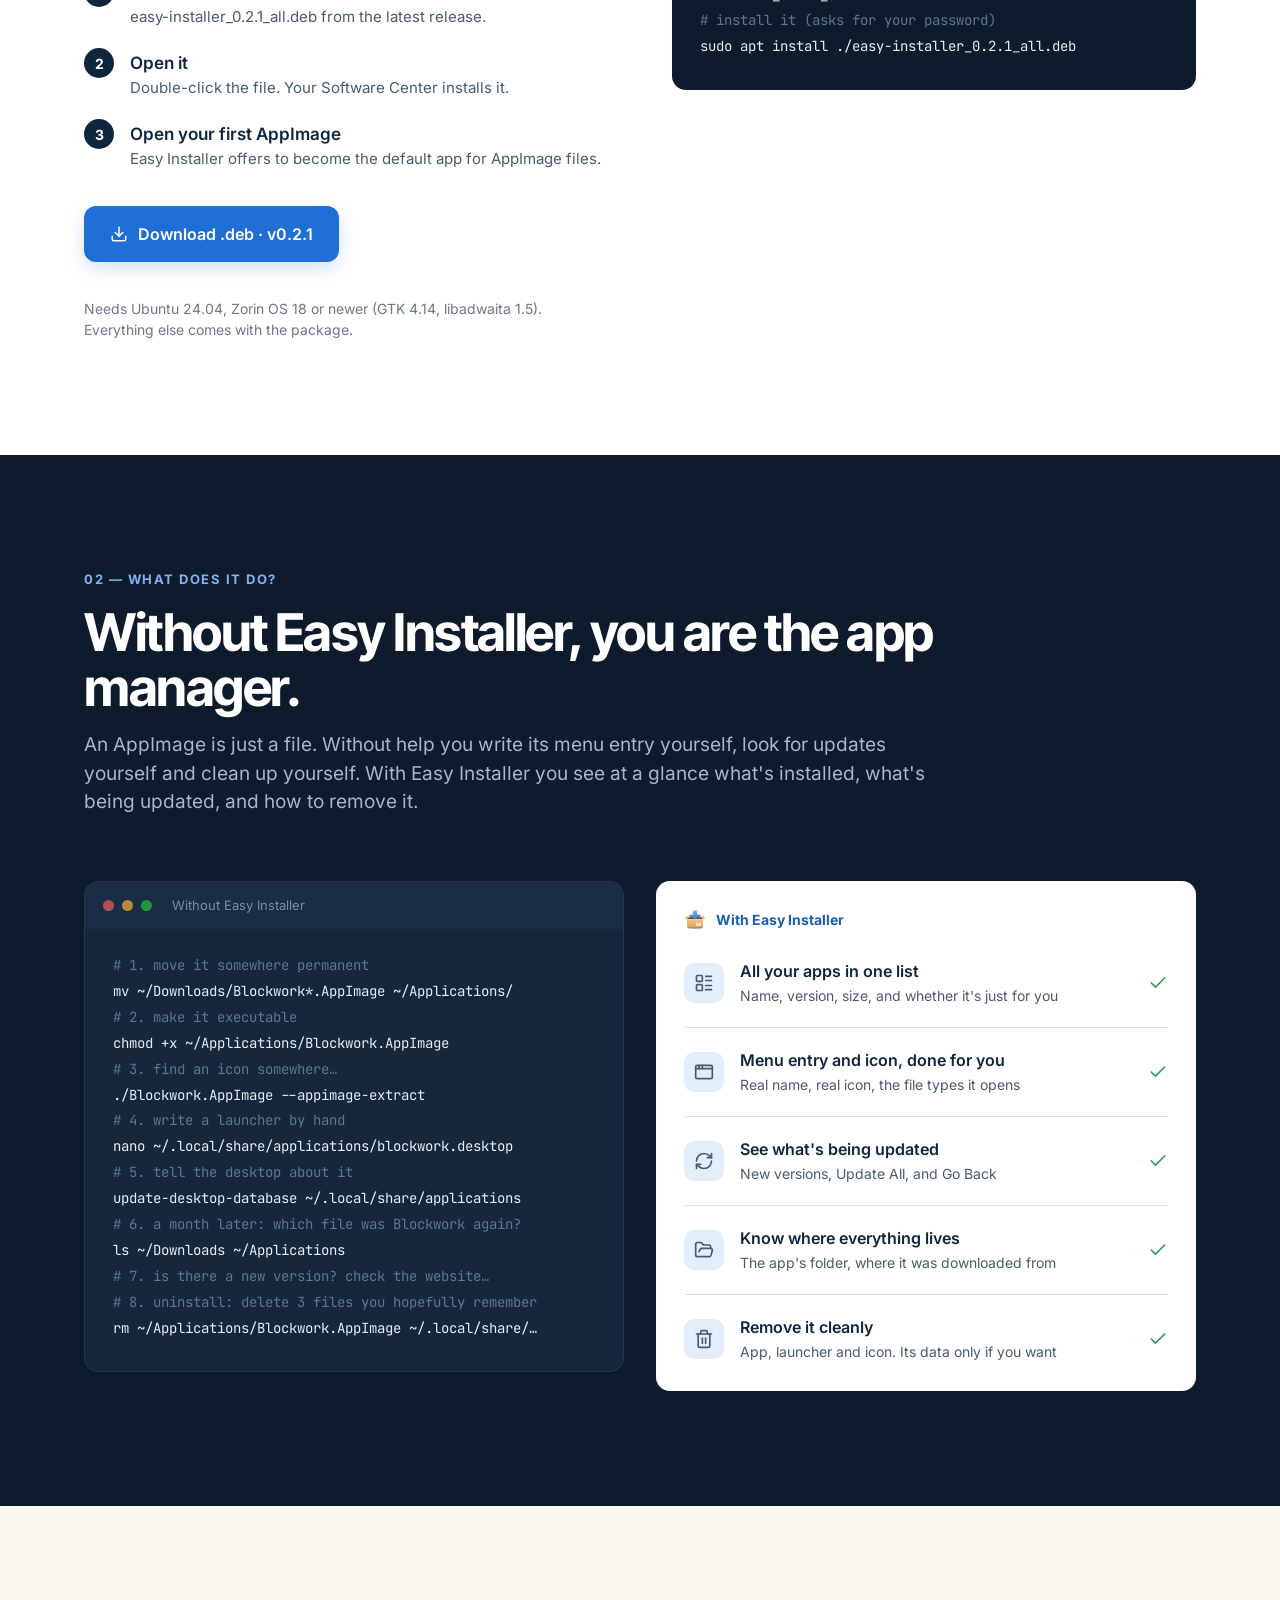
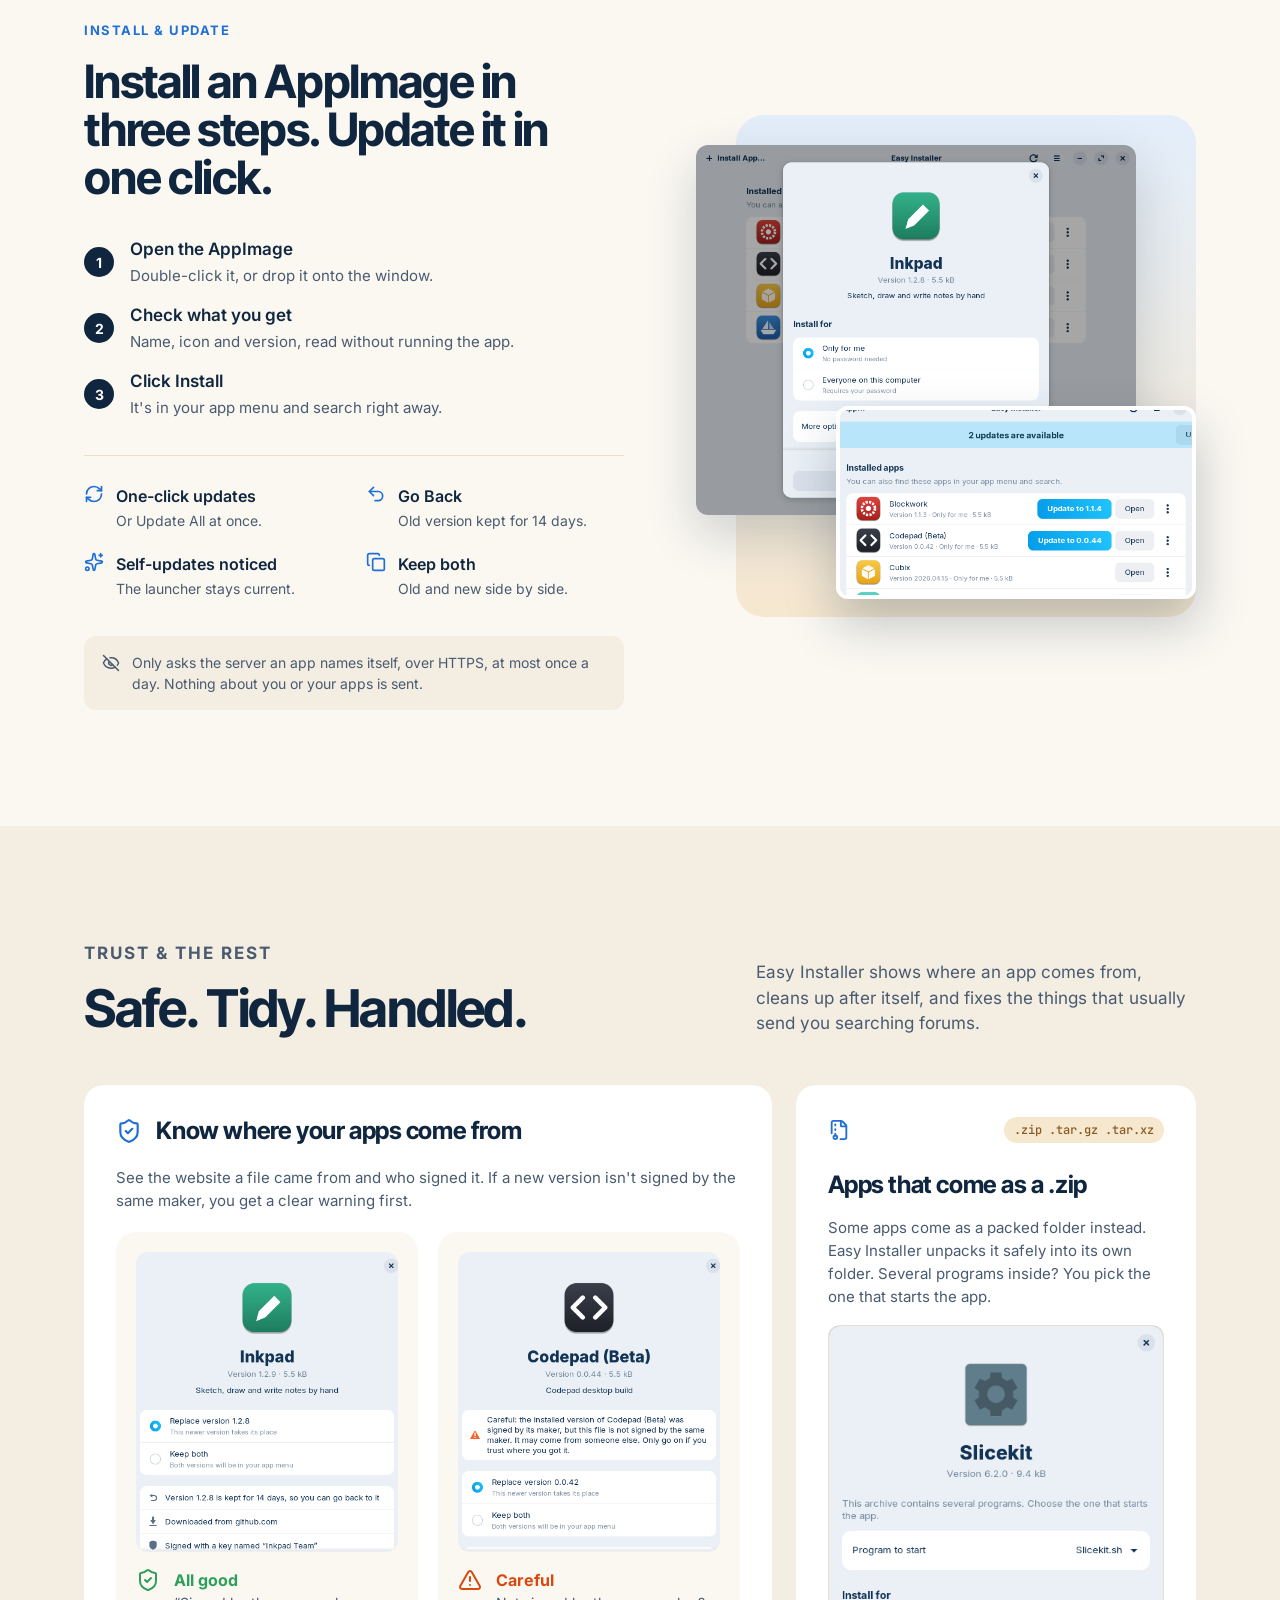
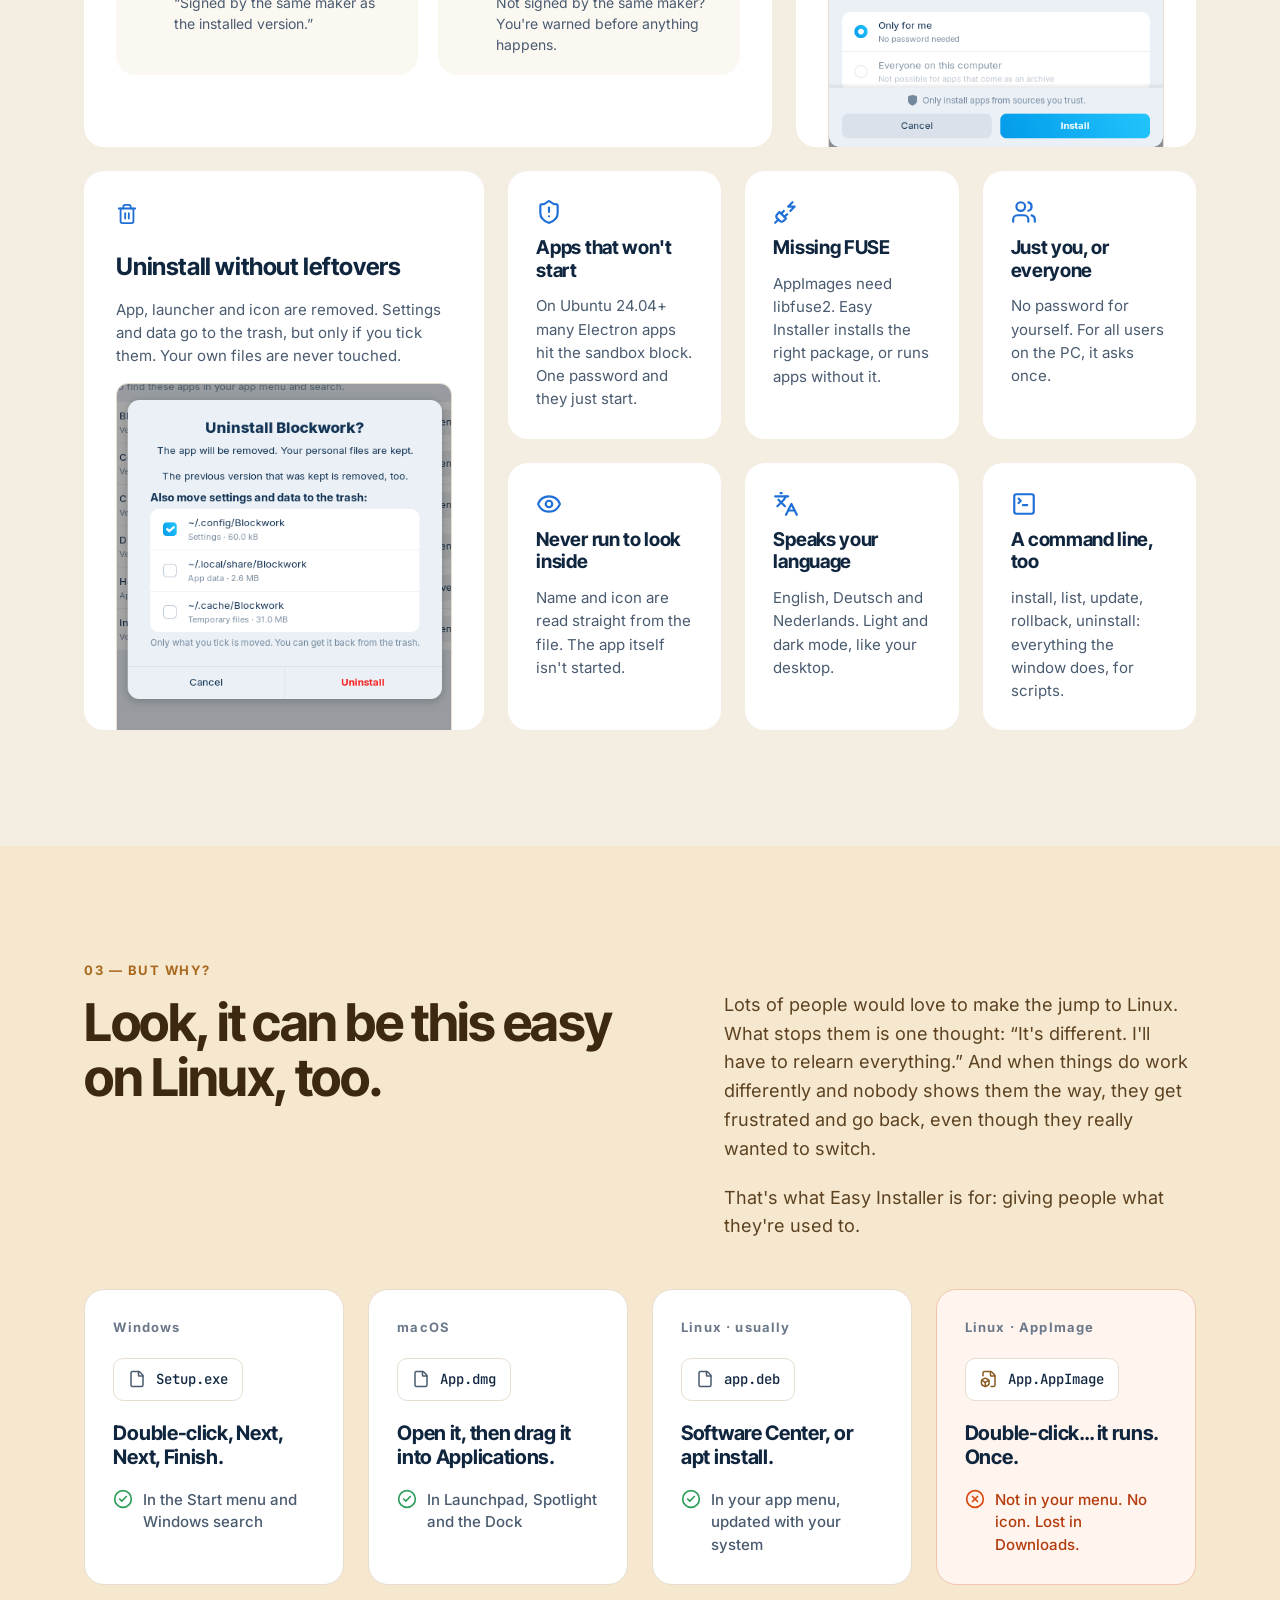
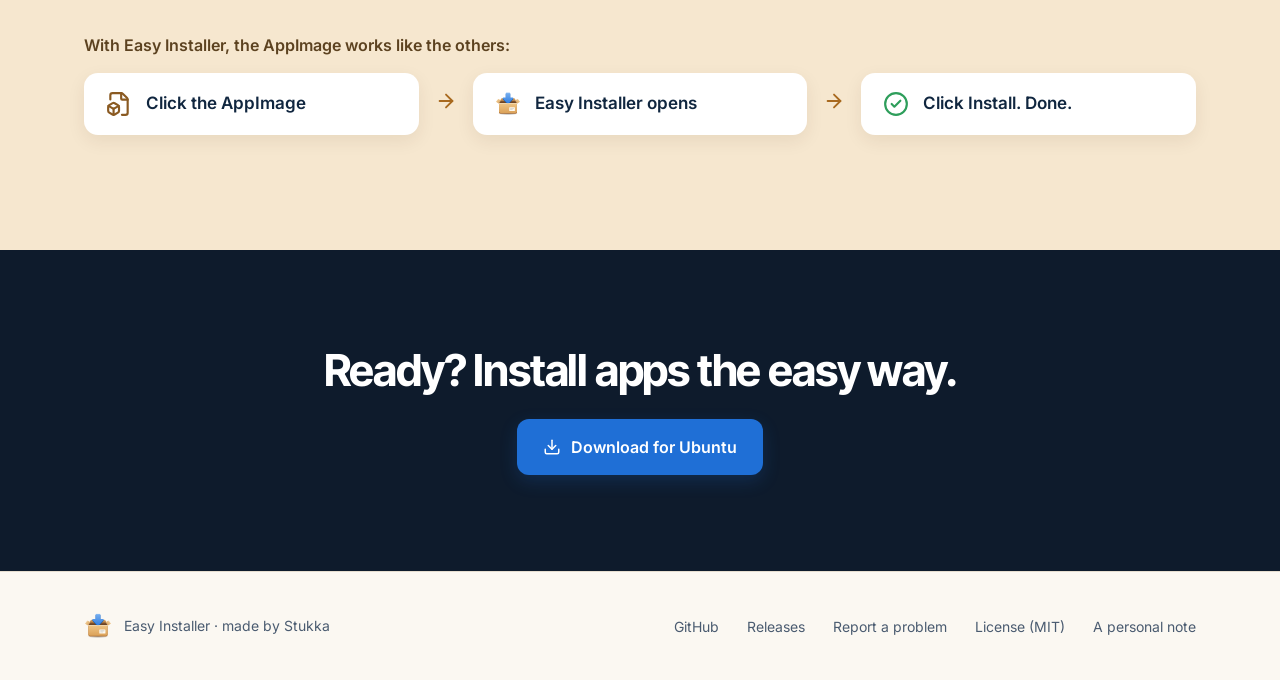
==== commit 5a8ed816: "Remove the New to Linux page for now The hero's second button now jumps to "What does it do?" instea" ====
--- a/site/index.html
+++ b/site/index.html
@@ -51,7 +51,6 @@
           <li><a href="#install">Install</a></li>
           <li><a href="#what-it-does">What it does</a></li>
           <li><a href="#why">Why</a></li>
-          <li><a href="new-to-linux/">New to Linux?</a></li>
           <li><a class="gh" href="https://github.com/CodingStukka/easy-installer"><svg aria-hidden="true"><use href="assets/icons.svg#github"/></svg>GitHub</a></li>
         </ul>
       </nav>
@@ -67,7 +66,7 @@
           <p class="lead">Easy Installer manages your AppImages and portable apps. Double-click a download to install it, find it in your app menu, keep it up to date and remove it cleanly. Just like running a setup on Windows, or dragging an app to Applications on a Mac.</p>
           <div class="ctas">
             <a class="btn btn--primary" href="https://github.com/CodingStukka/easy-installer/releases/download/v0.2.1/easy-installer_0.2.1_all.deb"><svg aria-hidden="true"><use href="assets/icons.svg#download"/></svg>Download for Ubuntu</a>
-            <a class="btn btn--ghost" href="new-to-linux/">New to Linux? Start here<svg aria-hidden="true"><use href="assets/icons.svg#arrow-right"/></svg></a>
+            <a class="btn btn--ghost" href="#what-it-does">See how it works<svg aria-hidden="true"><use href="assets/icons.svg#arrow-down"/></svg></a>
           </div>
           <p class="meta">Free and open source (MIT) · .deb for Ubuntu 24.04+ and Ubuntu-based systems like Zorin OS 18 · Version 0.2.1</p>
         </div>
@@ -253,11 +252,6 @@
           <li class="arrow" aria-hidden="true"><svg><use href="assets/icons.svg#arrow-right"/></svg></li>
           <li class="step"><svg aria-hidden="true"><use href="assets/icons.svg#circle-check"/></svg>Click Install. Done.</li>
         </ol>
-        <a class="teaser" href="new-to-linux/">
-          <svg aria-hidden="true"><use href="assets/icons.svg#book-open"/></svg>
-          <div><strong>New to Linux?</strong><span>Our beginner's guide explains Software Center, .deb, AppImage and .zip, and which one you've got.</span></div>
-          <em>Read the guide<svg aria-hidden="true"><use href="assets/icons.svg#arrow-right"/></svg></em>
-        </a>
       </div>
     </section>
 
--- a/site/assets/style.css
+++ b/site/assets/style.css
@@ -285,18 +285,6 @@
 .flow li.step svg, .flow li.step img { width: 26px; height: 26px; flex: none; color: var(--brown-3); }
 .flow li.step:last-child svg { color: var(--good); }
 .flow li.arrow svg { width: 22px; height: 22px; color: var(--gold); }
-.teaser {
-  display: flex; align-items: center; gap: 16px; margin-top: 48px; padding: 20px 24px; border-radius: 14px;
-  background: rgb(255 255 255 / 65%); color: var(--brown); text-decoration: none;
-}
-.teaser:hover { background: rgb(255 255 255 / 90%); }
-.teaser > svg { width: 22px; height: 22px; flex: none; color: var(--brown-3); }
-.teaser div { flex: 1; }
-.teaser strong { display: block; font-size: 16px; }
-.teaser span { font-size: 15px; color: var(--brown-2); }
-.teaser em { display: inline-flex; align-items: center; gap: 8px; font-style: normal; font-weight: 600; font-size: 15px; white-space: nowrap; }
-.teaser em svg { width: 18px; height: 18px; }
-
 /* --- CTA + footer -------------------------------------------------------------------- */
 .cta { text-align: center; padding: 96px 0; }
 .cta .wrap { display: grid; justify-items: center; gap: 24px; }
@@ -309,52 +297,11 @@
 .footer a { font-size: 14px; color: var(--ink-2); text-decoration: none; }
 .footer a:hover { color: var(--ink); text-decoration: underline; }
 
-/* --- Guide page ---------------------------------------------------------------------- */
+/* --- 404 page ----------------------------------------------------------------------- */
 .page-head { padding: 96px 0 72px; }
 .page-head .wrap { display: grid; gap: 20px; }
-.back-link { display: inline-flex; align-items: center; gap: 8px; color: var(--accent); font-size: 14px; font-weight: 600; text-decoration: none; }
-.back-link svg { width: 16px; height: 16px; }
 .page-head h1 { max-width: 900px; font-family: var(--font-head); font-size: clamp(40px, 5.2vw, 64px); font-weight: 700; letter-spacing: -0.031em; line-height: 1.04; }
 .page-head .lead { max-width: 760px; font-size: clamp(17px, 1.6vw, 20px); }
-.types { margin: 56px 0 0; padding: 0; list-style: none; border: 1px solid var(--line); border-radius: 16px; overflow: hidden; background: var(--surface); }
-.types li { display: grid; grid-template-columns: 260px 24px 1fr 220px; gap: 32px; align-items: center; padding: 24px 28px; }
-.types li + li { border-top: 1px solid var(--line); }
-.types li.ours { background: #f5f9fe; }
-.types .exts { display: flex; flex-wrap: wrap; gap: 8px; }
-.types .exts span { padding: 6px 10px; border-radius: 8px; background: var(--bg-alt); color: var(--ink-2); font-size: 13px; font-weight: 600; }
-.types .exts code { font-size: 13px; }
-.types li.ours .exts span { background: var(--accent-soft); color: var(--accent-dark); }
-.types li > svg { width: 24px; height: 24px; color: var(--ink-3); }
-.types li.ours > svg { color: var(--accent); }
-.types h3 { font-size: 18px; font-weight: 700; }
-.types p { font-size: 15px; color: var(--ink-2); }
-.types .who { display: grid; justify-items: end; gap: 4px; }
-.types .who small { font-size: 11px; font-weight: 700; letter-spacing: 0.09em; color: var(--ink-3); }
-.types .who span { display: inline-flex; align-items: center; gap: 6px; padding: 6px 12px; border-radius: 999px; background: var(--bg-alt); color: var(--ink-2); font-size: 13px; font-weight: 600; }
-.types li.ours .who span { background: var(--accent); color: #fff; }
-.types .who img { width: 16px; height: 16px; }
-.versus { margin-top: 56px; padding-top: 56px; border-top: 1px solid var(--line); }
-.versus-head { display: grid; grid-template-columns: 520px 1fr; gap: 80px; align-items: end; margin-bottom: 40px; }
-.versus-head h2 { font-family: var(--font-head); font-size: clamp(30px, 3.2vw, 38px); font-weight: 700; letter-spacing: -0.026em; line-height: 1.1; margin-bottom: 12px; }
-.versus-head p { font-size: 16px; line-height: 1.55; color: var(--ink-2); }
-.table-wrap { overflow-x: auto; border: 1px solid var(--line); border-radius: 16px; background: var(--surface); }
-table { width: 100%; min-width: 720px; border-collapse: collapse; }
-th, td { padding: 16px 20px; text-align: center; font-size: 16px; }
-th { background: var(--bg); font-size: 14px; font-weight: 700; }
-th:first-child, td:first-child { text-align: left; padding-left: 24px; font-weight: 500; }
-tr + tr td, thead + tbody tr:first-child td { border-top: 1px solid var(--line); }
-td:last-child { background: var(--accent-soft); }
-th:last-child { background: var(--accent); color: #fff; }
-td.yes, td.no, td.some { font-size: 20px; font-weight: 700; }
-.yes { color: var(--good); } .no { color: var(--bad); } .some { color: var(--ink-3); }
-.visually-hidden { position: absolute; width: 1px; height: 1px; overflow: hidden; clip-path: inset(50%); white-space: nowrap; }
-.footnote { display: flex; align-items: center; gap: 10px; margin-top: 40px; font-size: 14px; color: var(--ink-3); }
-.footnote svg { width: 16px; height: 16px; flex: none; }
-.faq { display: grid; grid-template-columns: 1fr 1fr; gap: 0 64px; margin-top: 56px; }
-.faq div { padding: 32px 0; border-top: 1px solid var(--line); }
-.faq h3 { font-size: 20px; font-weight: 700; letter-spacing: -0.01em; margin-bottom: 10px; }
-.faq p { font-size: 16px; line-height: 1.6; color: var(--ink-2); }
-.faq code { font-size: 14px; }
 
 /* --- Personal note ------------------------------------------------------------------- */
 .note-grid { display: grid; grid-template-columns: 480px 1fr; gap: 96px; }
@@ -367,18 +314,15 @@
 
 /* --- Responsive ---------------------------------------------------------------------- */
 @media (max-width: 1180px) {
-  .feature-split, .habits-top, .note-grid, .versus-head { grid-template-columns: 1fr; gap: 48px; }
+  .feature-split, .habits-top, .note-grid { grid-template-columns: 1fr; gap: 48px; }
   .bento, .bento-row-2 { grid-template-columns: 1fr; }
   .platforms { grid-template-columns: repeat(2, 1fr); }
-  .types li { grid-template-columns: 1fr; gap: 12px; }
-  .types li > svg { display: none; }
-  .types .who { justify-items: start; }
   .habits-top .body, .note-body { padding-top: 0; }
   .screens { max-width: 640px; }
 }
 @media (max-width: 860px) {
   .nav-links li:not(:last-child) { display: none; }
-  .install-grid, .compare, .trust-pair, .faq { grid-template-columns: 1fr; }
+  .install-grid, .compare, .trust-pair { grid-template-columns: 1fr; }
   .small-cards { grid-template-columns: 1fr 1fr; }
   .split-head { flex-direction: column; align-items: start; }
   .flow { flex-direction: column; align-items: stretch; }
@@ -392,7 +336,6 @@
 @media (max-width: 560px) {
   .platforms, .small-cards { grid-template-columns: 1fr; }
   .stage { height: auto; aspect-ratio: 760 / 600; }
-  .teaser { flex-wrap: wrap; }
   .with-card { padding: 4px 20px; }
   .card { padding: 24px; }
 }
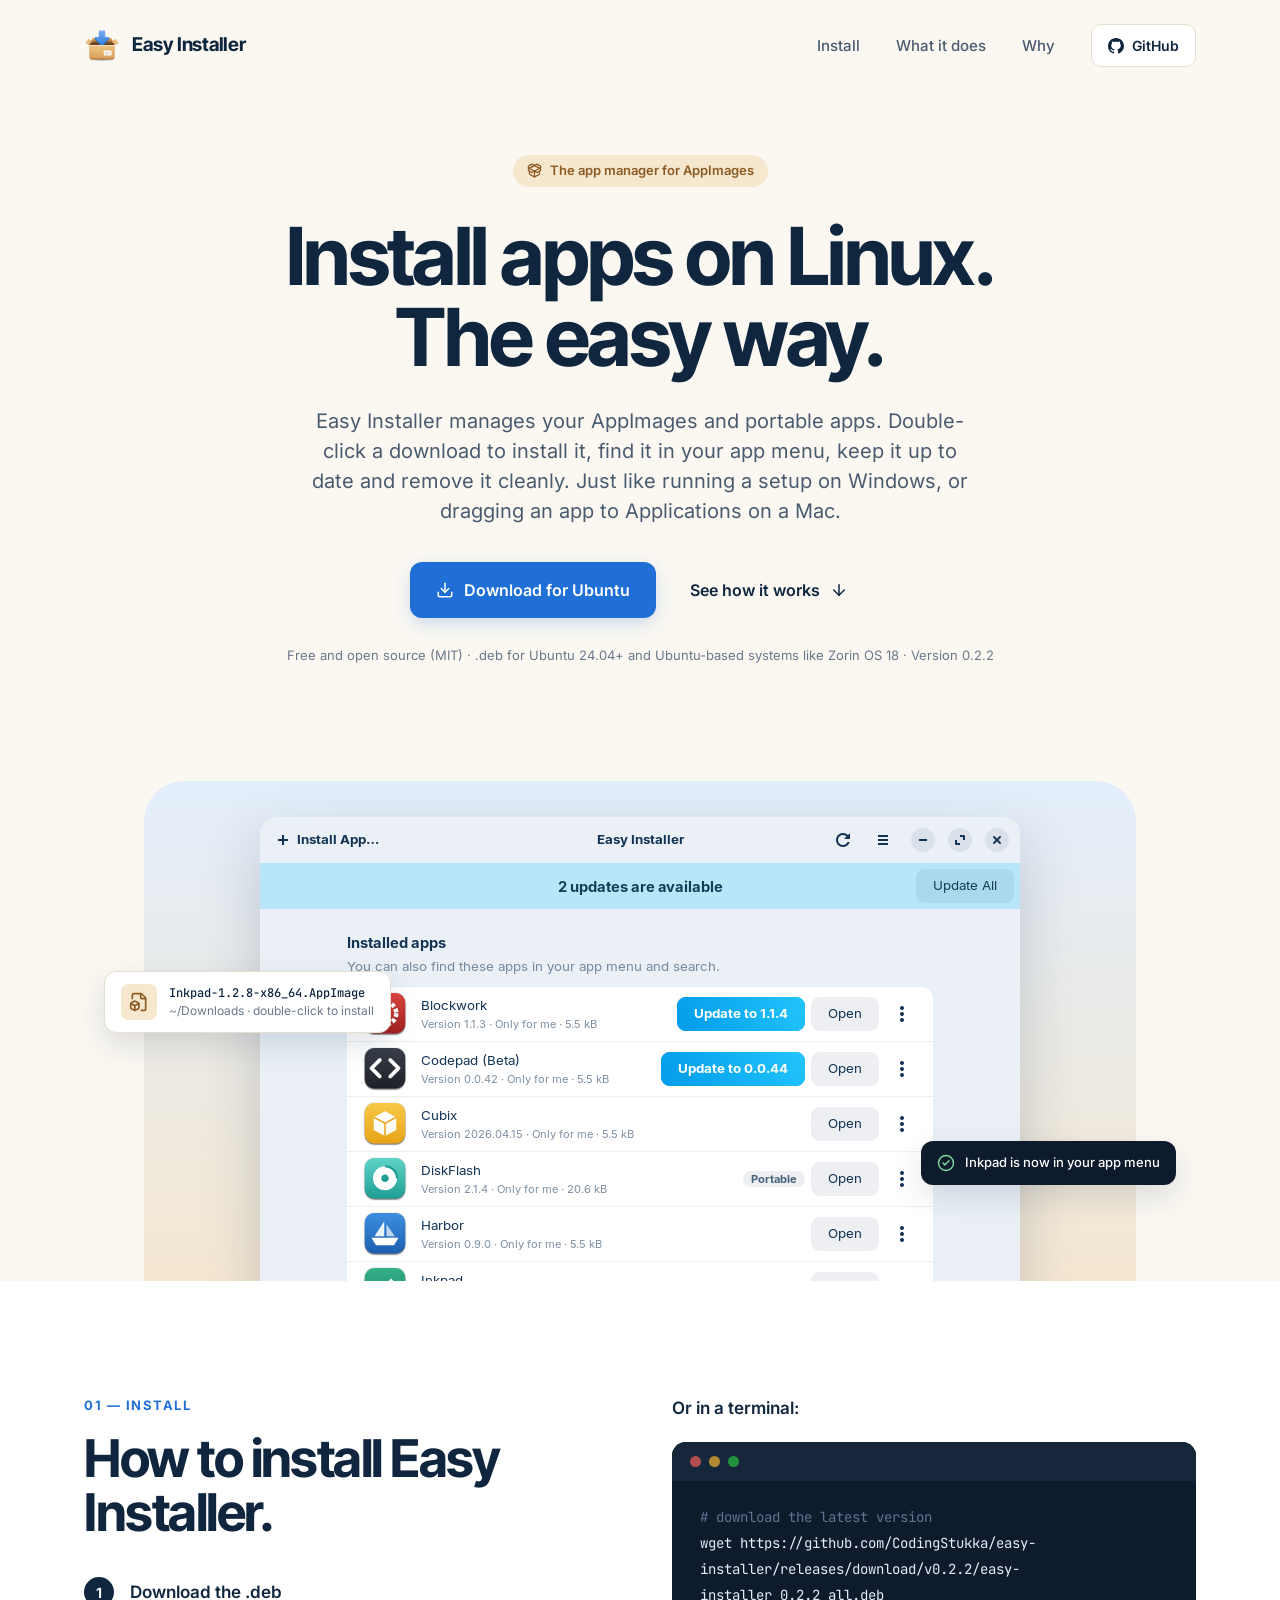
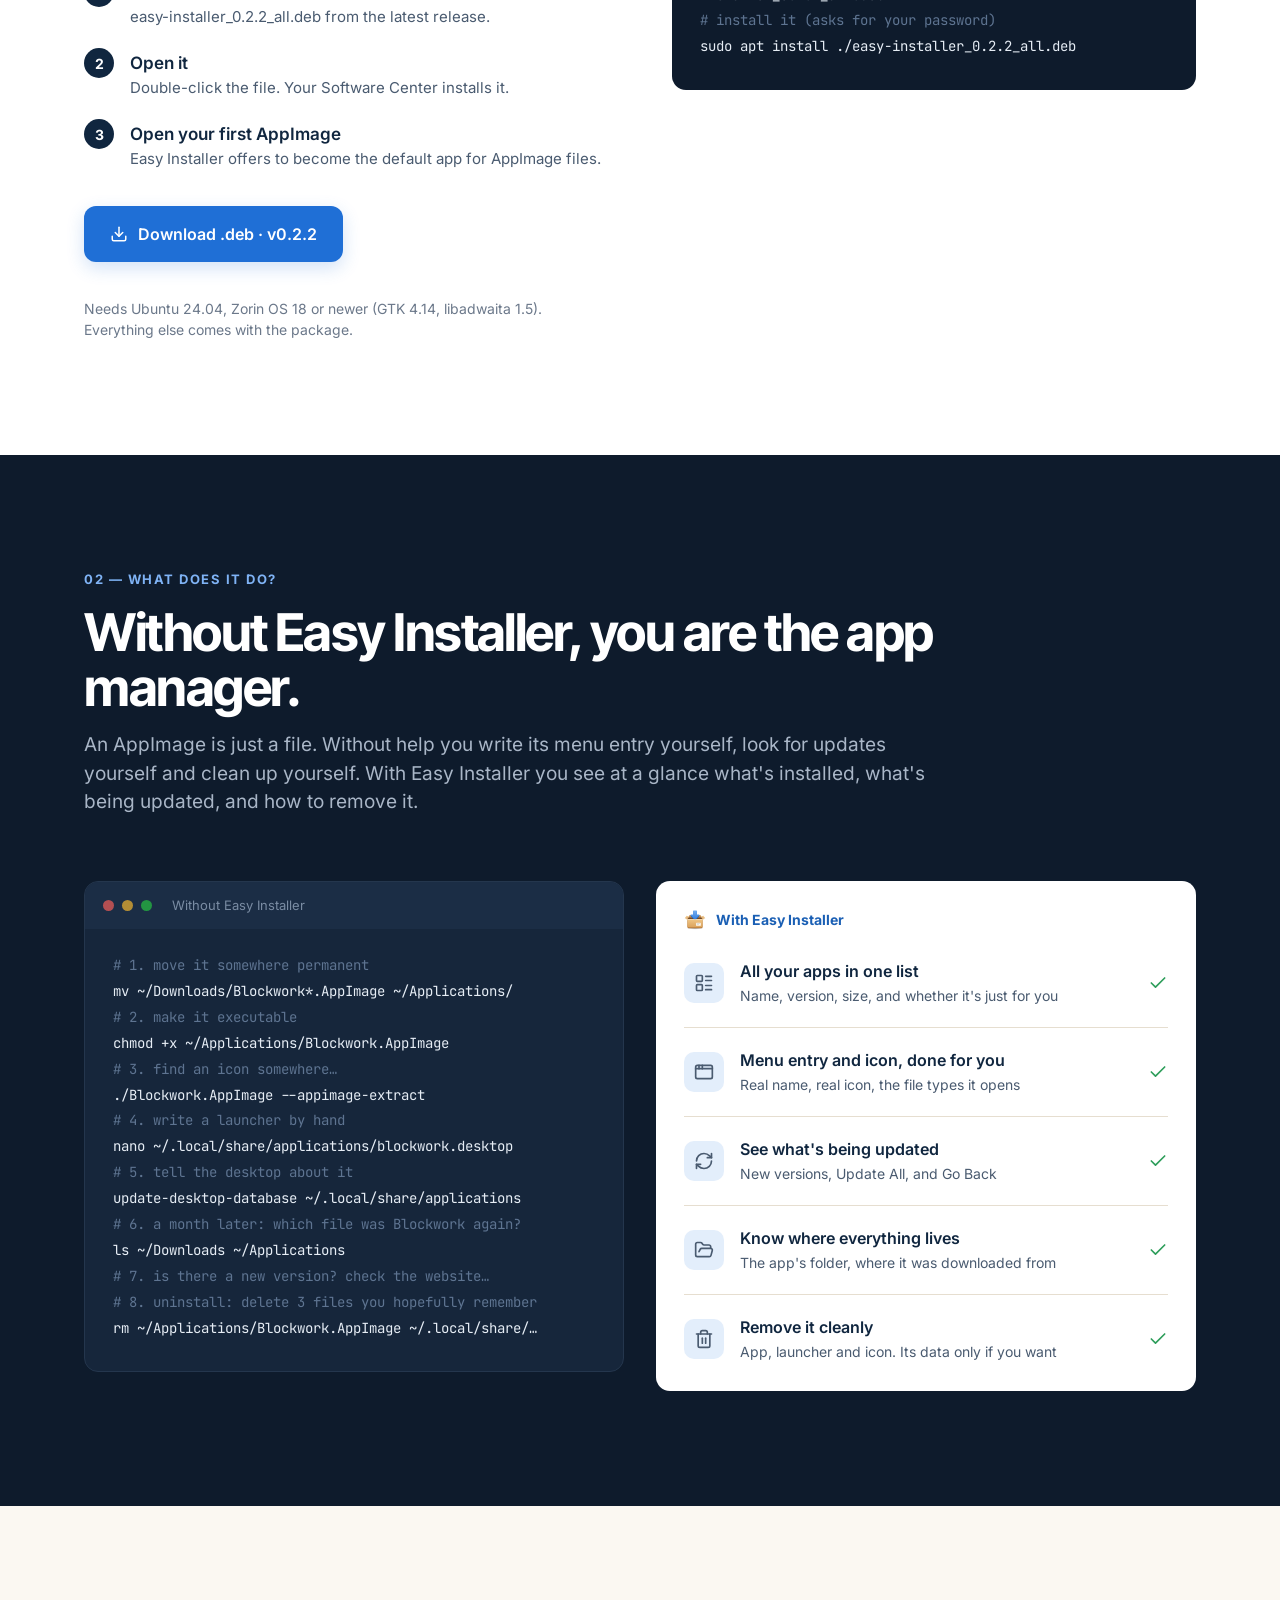
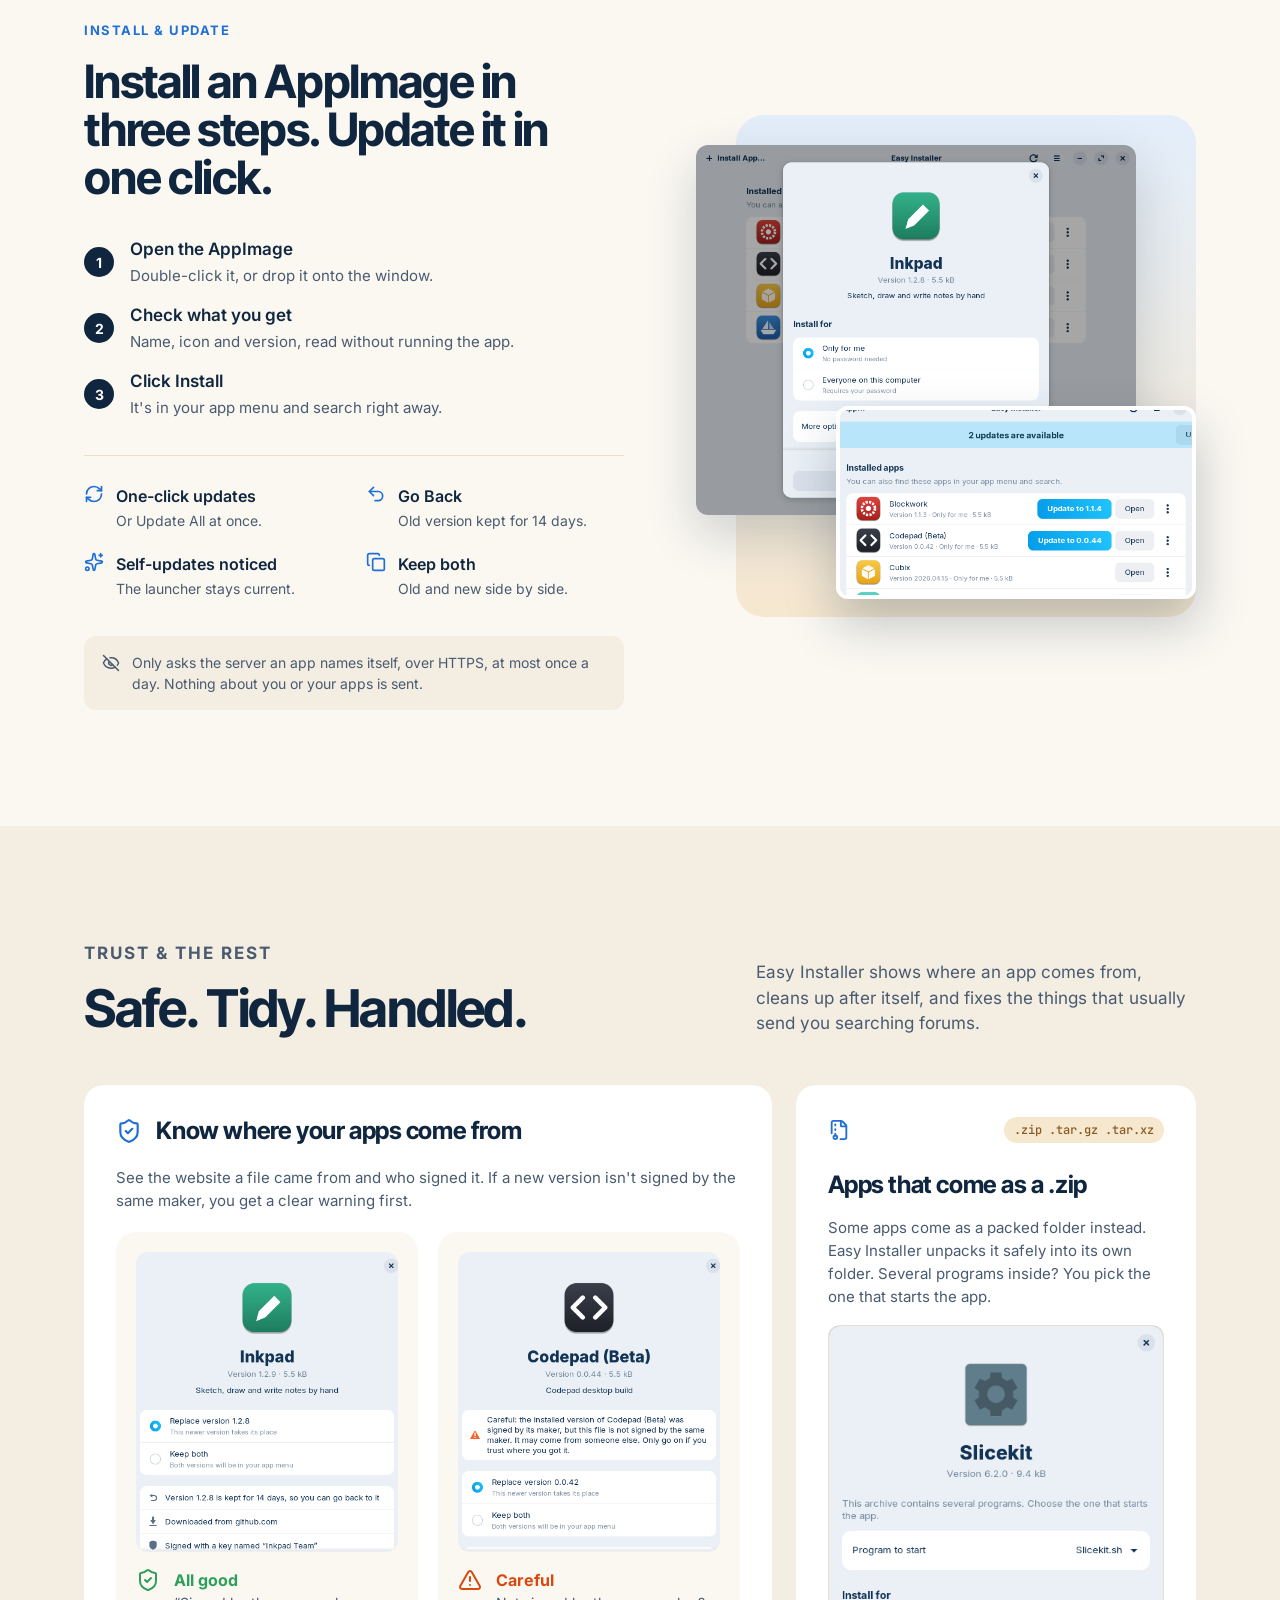
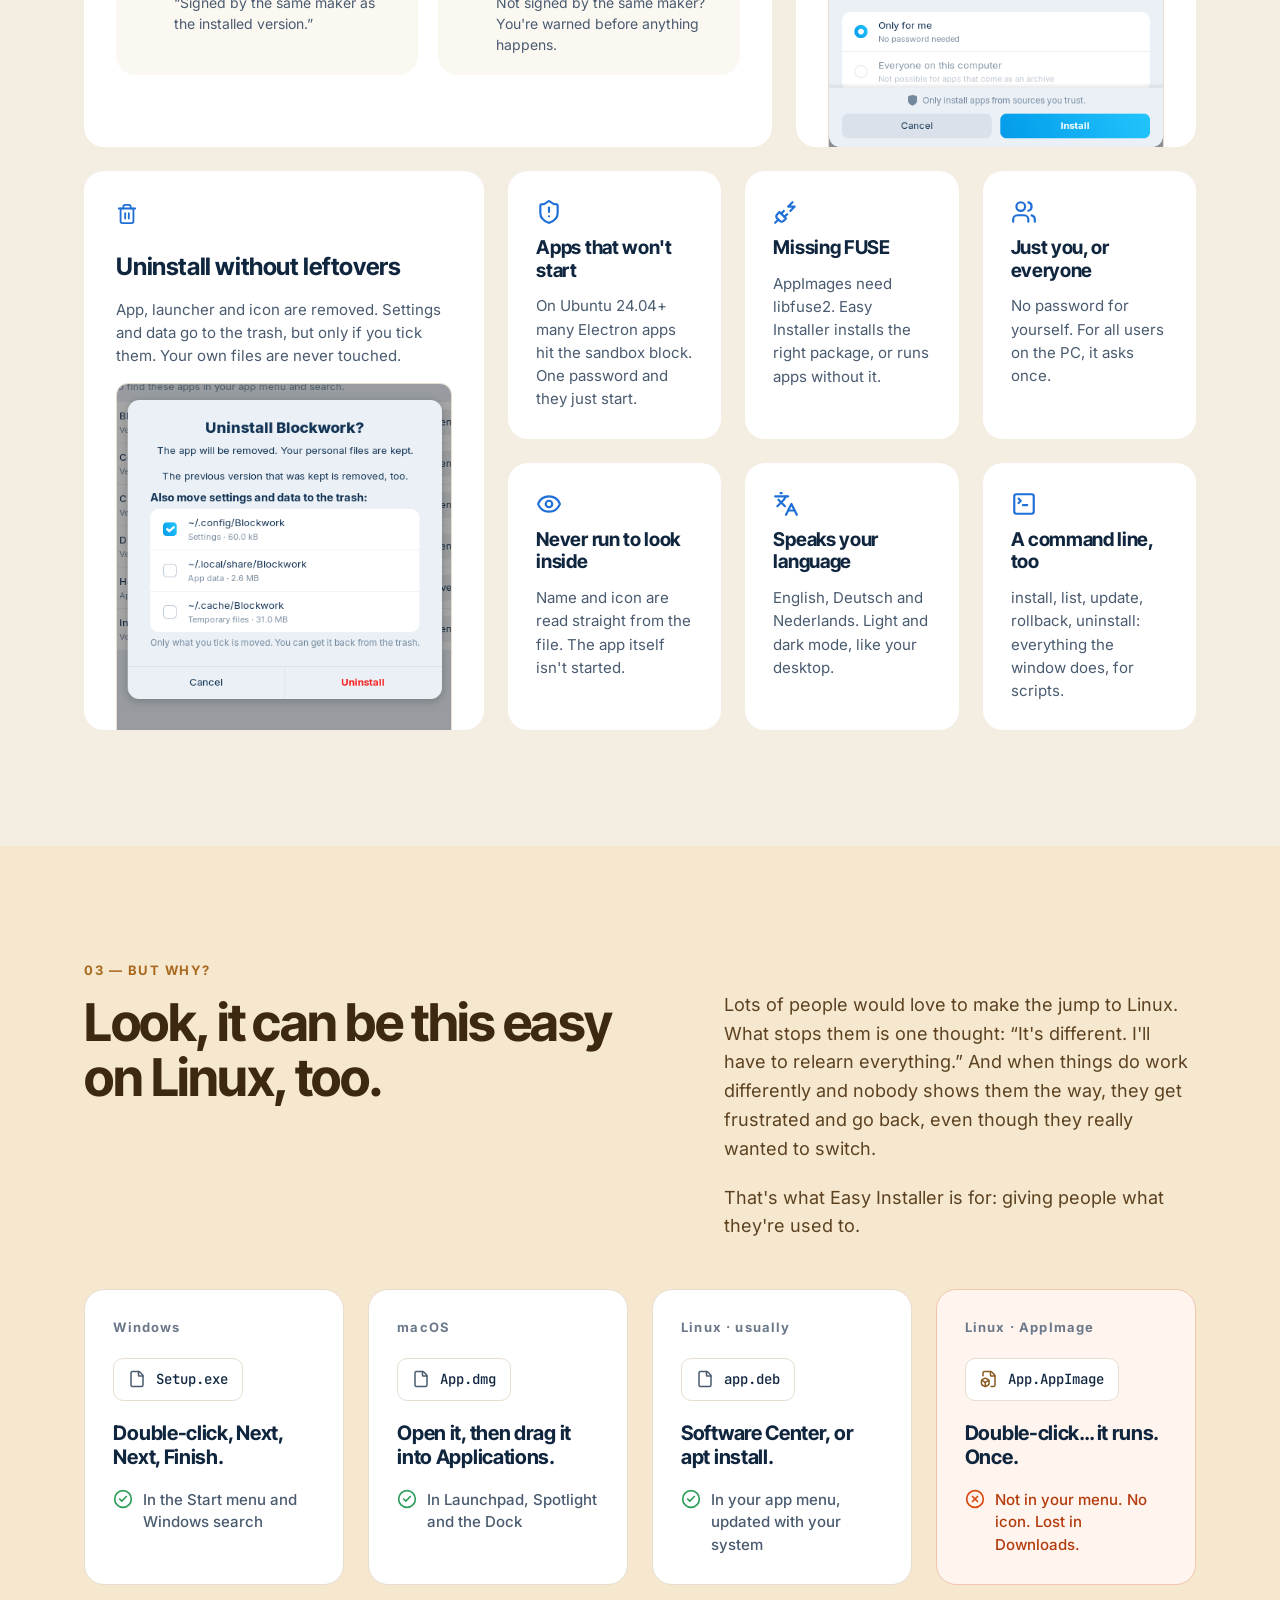
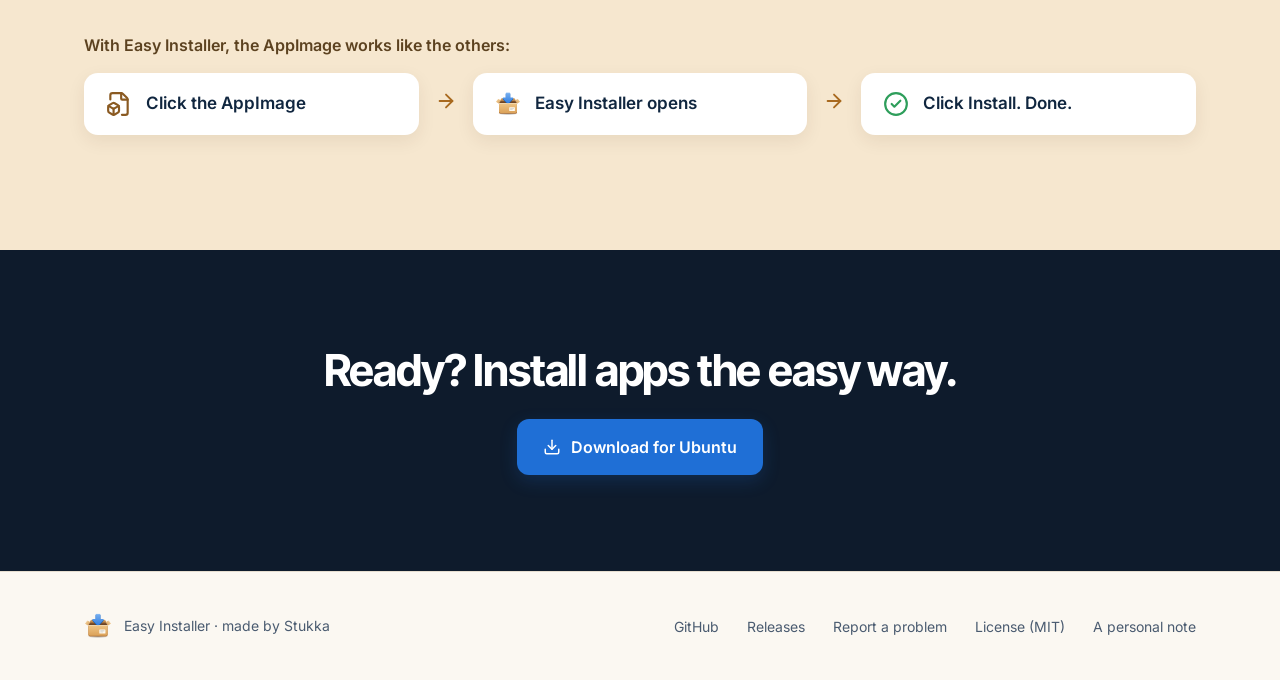
==== commit d93c161b: "Easy Installer 0.2.2" ====
--- a/site/index.html
+++ b/site/index.html
@@ -30,10 +30,10 @@
     "description": "The app manager for AppImages on Linux: install, update and remove AppImages and portable apps with one click.",
     "applicationCategory": "UtilitiesApplication",
     "operatingSystem": "Linux (Ubuntu 24.04 or newer, Zorin OS 18)",
-    "softwareVersion": "0.2.1",
+    "softwareVersion": "0.2.2",
     "license": "https://opensource.org/license/mit",
     "url": "https://codingstukka.github.io/easy-installer/",
-    "downloadUrl": "https://github.com/CodingStukka/easy-installer/releases/download/v0.2.1/easy-installer_0.2.1_all.deb",
+    "downloadUrl": "https://github.com/CodingStukka/easy-installer/releases/download/v0.2.2/easy-installer_0.2.2_all.deb",
     "image": "https://codingstukka.github.io/easy-installer/assets/img/app-window.webp",
     "author": { "@type": "Person", "name": "Stukka" },
     "offers": { "@type": "Offer", "price": "0", "priceCurrency": "EUR" }
@@ -65,10 +65,10 @@
           <h1 id="hero-title"><span>Install apps on Linux.</span> <span>The easy way.</span></h1>
           <p class="lead">Easy Installer manages your AppImages and portable apps. Double-click a download to install it, find it in your app menu, keep it up to date and remove it cleanly. Just like running a setup on Windows, or dragging an app to Applications on a Mac.</p>
           <div class="ctas">
-            <a class="btn btn--primary" href="https://github.com/CodingStukka/easy-installer/releases/download/v0.2.1/easy-installer_0.2.1_all.deb"><svg aria-hidden="true"><use href="assets/icons.svg#download"/></svg>Download for Ubuntu</a>
+            <a class="btn btn--primary" href="https://github.com/CodingStukka/easy-installer/releases/download/v0.2.2/easy-installer_0.2.2_all.deb"><svg aria-hidden="true"><use href="assets/icons.svg#download"/></svg>Download for Ubuntu</a>
             <a class="btn btn--ghost" href="#what-it-does">See how it works<svg aria-hidden="true"><use href="assets/icons.svg#arrow-down"/></svg></a>
           </div>
-          <p class="meta">Free and open source (MIT) · .deb for Ubuntu 24.04+ and Ubuntu-based systems like Zorin OS 18 · Version 0.2.1</p>
+          <p class="meta">Free and open source (MIT) · .deb for Ubuntu 24.04+ and Ubuntu-based systems like Zorin OS 18 · Version 0.2.2</p>
         </div>
         <div class="stage">
           <img class="window" src="assets/img/app-window.webp" width="760" height="640" alt="The Easy Installer window lists installed apps with their versions. Two apps show an Update button, and a banner says that 2 updates are available.">
@@ -89,11 +89,11 @@
             <h2 class="h2" id="install-title">How to install Easy Installer.</h2>
           </div>
           <ol class="steps">
-            <li><span class="num">1</span><div><strong>Download the .deb</strong><p>easy-installer_0.2.1_all.deb from the latest release.</p></div></li>
+            <li><span class="num">1</span><div><strong>Download the .deb</strong><p>easy-installer_0.2.2_all.deb from the latest release.</p></div></li>
             <li><span class="num">2</span><div><strong>Open it</strong><p>Double-click the file. Your Software Center installs it.</p></div></li>
             <li><span class="num">3</span><div><strong>Open your first AppImage</strong><p>Easy Installer offers to become the default app for AppImage files.</p></div></li>
           </ol>
-          <div><a class="btn btn--primary" href="https://github.com/CodingStukka/easy-installer/releases/download/v0.2.1/easy-installer_0.2.1_all.deb"><svg aria-hidden="true"><use href="assets/icons.svg#download"/></svg>Download .deb · v0.2.1</a></div>
+          <div><a class="btn btn--primary" href="https://github.com/CodingStukka/easy-installer/releases/download/v0.2.2/easy-installer_0.2.2_all.deb"><svg aria-hidden="true"><use href="assets/icons.svg#download"/></svg>Download .deb · v0.2.2</a></div>
           <p class="small-note">Needs Ubuntu 24.04, Zorin OS 18 or newer (GTK 4.14, libadwaita 1.5). Everything else comes with the package.</p>
         </div>
         <div class="install-terminal">
@@ -101,9 +101,9 @@
           <div class="terminal">
             <div class="terminal-bar" aria-hidden="true"><i></i><i></i><i></i></div>
 <pre><code><span class="c"># download the latest version</span>
-wget https://github.com/CodingStukka/easy-installer/releases/download/v0.2.1/easy-installer_0.2.1_all.deb
+wget https://github.com/CodingStukka/easy-installer/releases/download/v0.2.2/easy-installer_0.2.2_all.deb
 <span class="c"># install it (asks for your password)</span>
-sudo apt install ./easy-installer_0.2.1_all.deb</code></pre>
+sudo apt install ./easy-installer_0.2.2_all.deb</code></pre>
           </div>
         </div>
       </div>
@@ -258,7 +258,7 @@
     <section class="section--night cta" aria-labelledby="cta-title">
       <div class="wrap">
         <h2 id="cta-title">Ready? Install apps the easy way.</h2>
-        <a class="btn btn--primary" href="https://github.com/CodingStukka/easy-installer/releases/download/v0.2.1/easy-installer_0.2.1_all.deb"><svg aria-hidden="true"><use href="assets/icons.svg#download"/></svg>Download for Ubuntu</a>
+        <a class="btn btn--primary" href="https://github.com/CodingStukka/easy-installer/releases/download/v0.2.2/easy-installer_0.2.2_all.deb"><svg aria-hidden="true"><use href="assets/icons.svg#download"/></svg>Download for Ubuntu</a>
       </div>
     </section>
   </main>
